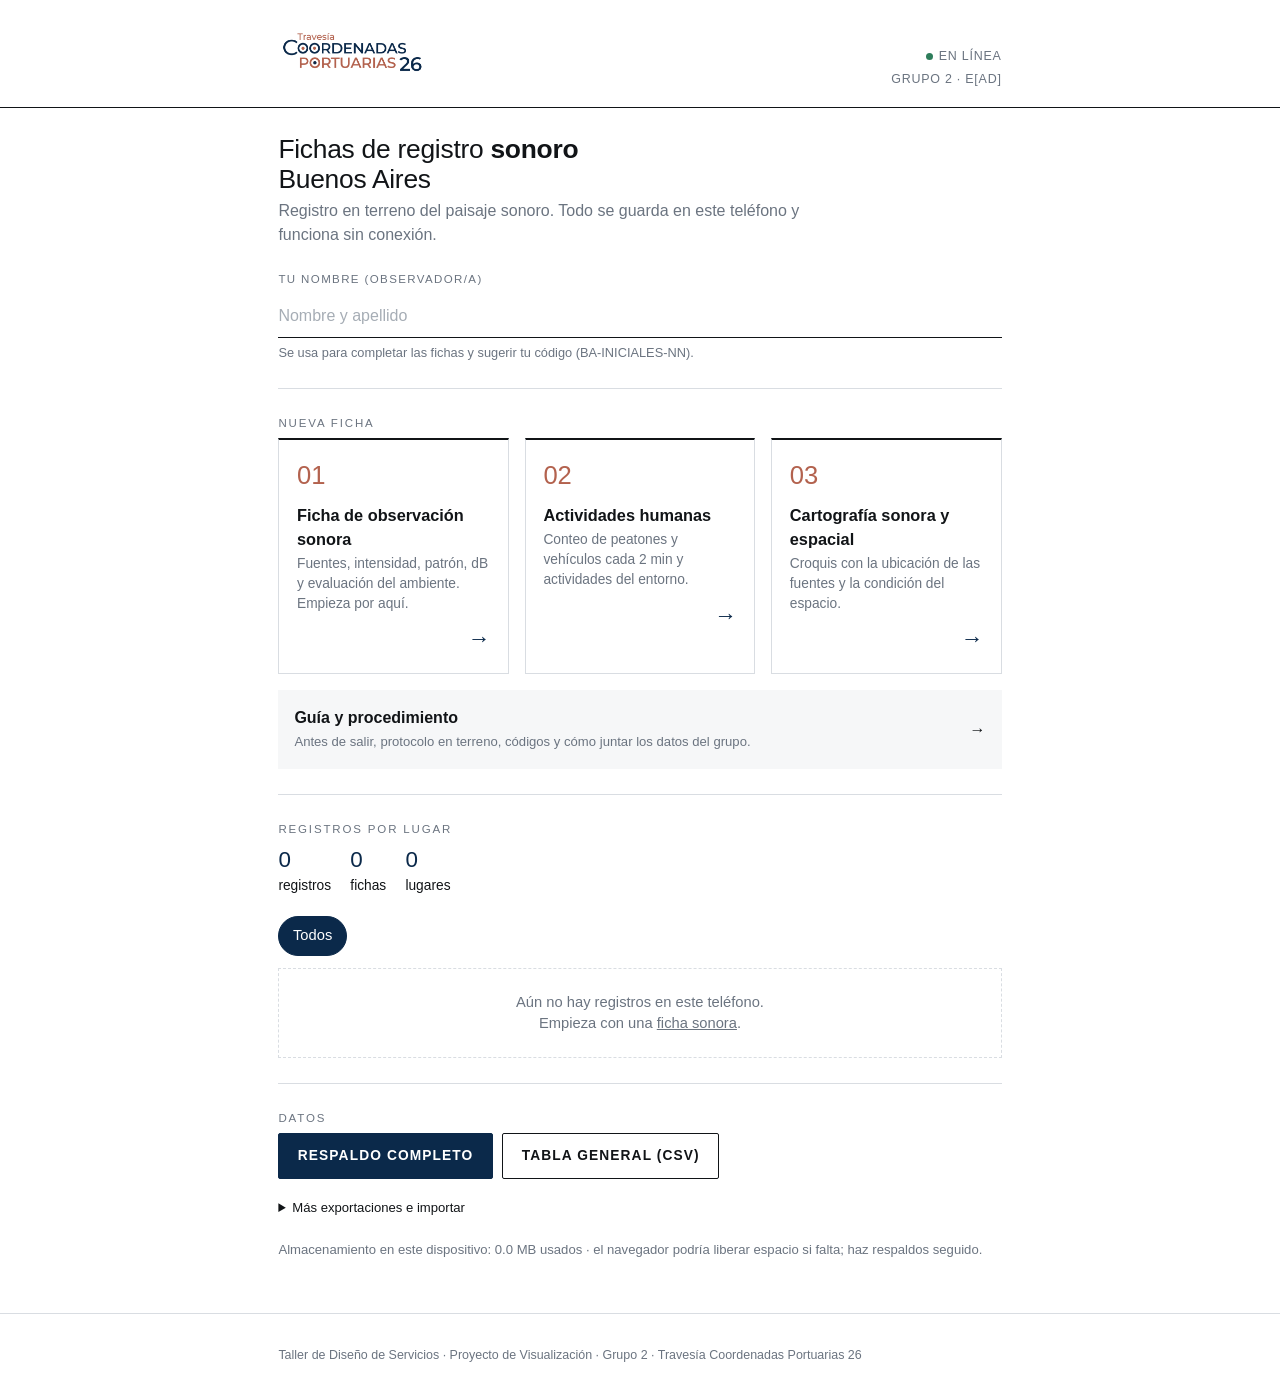
==== index.html @ e53cd09c "primera version" ====
<!DOCTYPE html>
<html lang="es">
<head>
<meta charset="utf-8">
<meta name="viewport" content="width=device-width, initial-scale=1, viewport-fit=cover">
<title>Fichas de registro · Buenos Aires</title>
<meta name="description" content="Registro en terreno del paisaje sonoro · Travesía Coordenadas Portuarias 26 · Grupo 2">
<meta name="theme-color" content="#0B294A">
<link rel="manifest" href="manifest.webmanifest">
<link rel="icon" href="assets/img/icon-192.png">
<link rel="apple-touch-icon" href="assets/img/apple-touch-icon.png">
<meta name="apple-mobile-web-app-capable" content="yes">
<meta name="apple-mobile-web-app-title" content="Fichas BA">
<link rel="stylesheet" href="assets/css/style.css">
</head>
<body>
<header class="site-head"><div class="wrap">
  <img class="logo" src="assets/img/logo.webp" alt="Travesía Coordenadas Portuarias 26" width="288" height="126">
  <div class="head-meta"><div class="net" id="net">En línea</div><div style="margin-top:.3rem">Grupo 2 · e[ad]</div></div>
</div></header>

<main class="wrap">
  <h1 class="page-title">Fichas de registro <b>sonoro</b><br>Buenos Aires</h1>
  <p class="lead">Registro en terreno del paisaje sonoro. Todo se guarda en este teléfono y funciona sin conexión.</p>

  <section class="block" style="padding-top:.4rem">
    <div class="field" style="margin:0">
      <label for="yo">Tu nombre (observador/a)</label>
      <input type="text" id="yo" placeholder="Nombre y apellido" autocapitalize="words" autocomplete="name">
      <p class="hint" id="yo-hint">Se usa para completar las fichas y sugerir tu código (BA-INICIALES-NN).</p>
    </div>
  </section>

  <section class="block">
    <p class="eyebrow">Nueva ficha</p>
    <nav class="tipos" aria-label="Tipos de ficha">
      <a class="tipo" href="ficha-sonora.html"><span class="n">01</span><div><h3>Ficha de observación sonora</h3><p>Fuentes, intensidad, patrón, dB y evaluación del ambiente. Empieza por aquí.</p></div><span class="go">→</span></a>
      <a class="tipo" href="ficha-actividades.html"><span class="n">02</span><div><h3>Actividades humanas</h3><p>Conteo de peatones y vehículos cada 2 min y actividades del entorno.</p></div><span class="go">→</span></a>
      <a class="tipo" href="cartografia.html"><span class="n">03</span><div><h3>Cartografía sonora y espacial</h3><p>Croquis con la ubicación de las fuentes y la condición del espacio.</p></div><span class="go">→</span></a>
    </nav>
    <a class="guia-link" href="guia.html"><div><b>Guía y procedimiento</b><span class="small muted">Antes de salir, protocolo en terreno, códigos y cómo juntar los datos del grupo.</span></div><span class="go">→</span></a>
  </section>

  <section class="block">
    <p class="eyebrow">Registros por lugar</p>
    <div class="stat-line" id="stats"></div>
    <div class="filter chips" id="filtro" role="radiogroup" aria-label="Filtrar por lugar"></div>
    <div id="lista"><div class="empty">Cargando…</div></div>
  </section>

  <section class="block" id="datos">
    <p class="eyebrow">Datos</p>
    <div id="respaldo-aviso"></div>
    <div class="btn-row" style="margin-bottom:.8rem">
      <button type="button" class="btn primary" id="exp-json">Respaldo completo</button>
      <button type="button" class="btn" id="exp-general">Tabla general (CSV)</button>
    </div>
    <details>
      <summary class="small" style="cursor:pointer;padding:.4rem 0">Más exportaciones e importar</summary>
      <div class="btn-row" style="margin:.8rem 0">
        <button type="button" class="btn small ghost" id="exp-fuentes">Fuentes (CSV)</button>
        <button type="button" class="btn small ghost" id="exp-conteos">Conteos (CSV)</button>
        <button type="button" class="btn small ghost" id="exp-mapa">Cartografía (CSV)</button>
      </div>
      <p class="small muted">Para juntar los datos del grupo, importa aquí los respaldos (.json) de cada integrante. Las fichas repetidas no se duplican: se conserva la versión más reciente.</p>
      <span class="btn small file-btn">Importar respaldo (.json)<input type="file" id="imp" accept=".json,application/json" multiple></span>
    </details>
    <p class="small muted" id="storage" style="margin-top:1rem"></p>
  </section>
</main>

<footer class="site-foot"><div class="wrap">
  Taller de Diseño de Servicios · Proyecto de Visualización · Grupo 2 · Travesía Coordenadas Portuarias 26
</div></footer>

<script src="assets/js/core.js"></script>
<script src="assets/js/home.js"></script>
</body>
</html>
---- assets/css/style.css ----
/* Fichas de registro · Buenos Aires — estética mínima */
:root{
  --ink:#111417;
  --navy:#0B294A;
  --terra:#B3624E;
  --terra-soft:#F6ECE8;
  --muted:#6B7480;
  --line:#D9DDE2;
  --line-strong:#111417;
  --bg:#FFFFFF;
  --bg-soft:#F6F7F8;
  --ok:#2E7D5B;
  --radius:2px;
  --gap:1rem;
  --font: "Helvetica Neue", Helvetica, Arial, system-ui, -apple-system, "Segoe UI", Roboto, sans-serif;
  --safe-top: env(safe-area-inset-top, 0px);
  --safe-bottom: env(safe-area-inset-bottom, 0px);
}
*{box-sizing:border-box}
html{-webkit-text-size-adjust:100%}
body{margin:0;background:var(--bg);color:var(--ink);font-family:var(--font);font-size:16px;line-height:1.45;-webkit-font-smoothing:antialiased}
a{color:inherit}
img{max-width:100%;display:block}
.wrap{max-width:760px;margin:0 auto;padding:0 1.15rem}
.hidden{display:none !important}
.muted{color:var(--muted)}
.small{font-size:.82rem}
.mono{font-variant-numeric:tabular-nums}

/* ---------- Encabezados ---------- */
.site-head{padding:calc(1.4rem + var(--safe-top)) 0 1.2rem;border-bottom:1px solid var(--line-strong)}
.site-head .wrap{display:flex;align-items:flex-end;justify-content:space-between;gap:1rem}
.logo{width:150px;height:auto}
.head-meta{text-align:right;font-size:.78rem;letter-spacing:.06em;text-transform:uppercase;color:var(--muted)}
.net{display:inline-flex;align-items:center;gap:.35rem}
.net::before{content:"";width:7px;height:7px;border-radius:50%;background:var(--ok)}
.net.off::before{background:var(--terra)}

.topbar{position:sticky;top:0;z-index:20;background:rgba(255,255,255,.96);backdrop-filter:blur(6px);border-bottom:1px solid var(--line-strong);padding-top:var(--safe-top)}
.topbar .wrap{display:flex;align-items:center;gap:.75rem;min-height:54px}
.back{display:inline-flex;align-items:center;justify-content:center;width:40px;height:40px;margin-left:-.6rem;text-decoration:none;font-size:1.35rem}
.topbar h1{font-size:.8rem;letter-spacing:.12em;text-transform:uppercase;margin:0;flex:1;font-weight:700;color:var(--navy);white-space:nowrap;overflow:hidden;text-overflow:ellipsis}
.save-status{font-size:.75rem;color:var(--muted);white-space:nowrap}
.save-status.saved{color:var(--ok)}
.save-status.error{color:var(--terra)}

/* ---------- Títulos de sección ---------- */
.eyebrow{font-size:.72rem;letter-spacing:.16em;text-transform:uppercase;color:var(--muted);margin:0 0 .4rem}
h2.sec{display:flex;gap:.8rem;align-items:baseline;font-size:1rem;letter-spacing:.06em;text-transform:uppercase;color:var(--navy);margin:0 0 1rem;font-weight:700}
h2.sec .n{color:var(--terra);font-variant-numeric:tabular-nums}
.page-title{font-size:1.65rem;line-height:1.15;font-weight:300;margin:1.6rem 0 .3rem;letter-spacing:-.01em}
.page-title b{font-weight:700}
.lead{color:var(--muted);margin:0 0 1.2rem;max-width:36em}

section.block{padding:1.6rem 0;border-bottom:1px solid var(--line)}
section.block:last-of-type{border-bottom:0}

/* ---------- Campos ---------- */
.field{margin:0 0 1.05rem}
.field > label,.label{display:block;font-size:.72rem;letter-spacing:.12em;text-transform:uppercase;color:var(--muted);margin-bottom:.4rem}
.field .hint{font-size:.8rem;color:var(--muted);margin:.35rem 0 0}
input[type=text],input[type=number],input[type=date],input[type=time],input[type=search],textarea,select{
  width:100%;font:inherit;font-size:16px;color:var(--ink);background:var(--bg);
  border:0;border-bottom:1px solid var(--line-strong);border-radius:0;padding:.55rem 0;min-height:44px;-webkit-appearance:none;appearance:none}
input[type=date],input[type=time]{min-width:0}
textarea{min-height:92px;resize:vertical;border:1px solid var(--line);padding:.7rem;line-height:1.45}
input:focus,textarea:focus,select:focus{outline:none;border-color:var(--terra);box-shadow:0 1px 0 0 var(--terra)}
textarea:focus{box-shadow:none}
input::placeholder,textarea::placeholder{color:#A6ADB5}
.row{display:grid;gap:0 1rem;grid-template-columns:1fr 1fr}
.row-3{display:grid;gap:0 .8rem;grid-template-columns:repeat(3,1fr)}
@media (max-width:420px){.row.stack-sm{grid-template-columns:1fr}}

/* Chips (radio / checkbox) */
.chips{display:flex;flex-wrap:wrap;gap:.45rem}
.chip{position:relative}
.chip input{position:absolute;opacity:0;inset:0;margin:0;cursor:pointer}
.chip span{display:inline-flex;align-items:center;justify-content:center;min-height:40px;min-width:40px;padding:.4rem .85rem;border:1px solid var(--line);border-radius:999px;font-size:.92rem;background:var(--bg);transition:background .12s,border-color .12s,color .12s;user-select:none}
.chip input:checked + span{background:var(--navy);border-color:var(--navy);color:#fff}
.chip input:focus-visible + span{outline:2px solid var(--terra);outline-offset:2px}
.chips.sq .chip span{border-radius:var(--radius);padding:.4rem .6rem}
.chips.scale .chip span{min-width:46px}
.chips.tight{gap:.3rem}
.chips.tight .chip span{min-height:36px;min-width:36px;padding:.3rem .55rem;font-size:.85rem}

/* Botones */
.btn{display:inline-flex;align-items:center;justify-content:center;gap:.5rem;min-height:46px;padding:.6rem 1.15rem;font:inherit;font-size:.86rem;letter-spacing:.08em;text-transform:uppercase;font-weight:600;color:var(--ink);background:var(--bg);border:1px solid var(--line-strong);border-radius:var(--radius);cursor:pointer;text-decoration:none;-webkit-tap-highlight-color:transparent}
.btn:active{transform:translateY(1px)}
.btn.primary{background:var(--navy);border-color:var(--navy);color:#fff}
.btn.accent{background:var(--terra);border-color:var(--terra);color:#fff}
.btn.ghost{border-color:var(--line)}
.btn.danger{border-color:var(--terra);color:var(--terra)}
.btn.small{min-height:38px;padding:.35rem .8rem;font-size:.75rem}
.btn.block{width:100%}
.btn[disabled]{opacity:.4;pointer-events:none}
.btn-row{display:flex;flex-wrap:wrap;gap:.6rem}
.link{background:none;border:0;padding:0;font:inherit;color:var(--terra);text-decoration:underline;text-underline-offset:3px;cursor:pointer}

/* ---------- Home ---------- */
.tipos{display:grid;gap:0;border-top:1px solid var(--line-strong)}
.tipo{display:grid;grid-template-columns:3.2rem 1fr auto;align-items:center;gap:.6rem;padding:1.1rem 0;border-bottom:1px solid var(--line);text-decoration:none}
.tipo .n{font-size:1.6rem;font-weight:300;color:var(--terra);font-variant-numeric:tabular-nums}
.tipo h3{margin:0;font-size:1.02rem;font-weight:700}
.tipo p{margin:.15rem 0 0;font-size:.86rem;color:var(--muted)}
.tipo .go{font-size:1.4rem;color:var(--navy)}
.tipo:hover h3{color:var(--navy)}
@media (min-width:760px){
  .tipos{grid-template-columns:repeat(3,1fr);border-top:0;gap:1rem}
  .tipo{grid-template-columns:1fr;align-content:start;border:1px solid var(--line);border-top:2px solid var(--line-strong);padding:1.1rem;min-height:170px}
  .tipo .go{justify-self:end;align-self:end}
}
.guia-link{display:flex;align-items:center;justify-content:space-between;gap:1rem;margin-top:1rem;padding:1rem;background:var(--bg-soft);text-decoration:none}
.guia-link b{display:block}

.filter{display:flex;gap:.4rem;overflow-x:auto;padding:.2rem 0 .8rem;margin:0 -1.15rem;padding-left:1.15rem;padding-right:1.15rem;scrollbar-width:none}
.filter::-webkit-scrollbar{display:none}
.filter .chip span{white-space:nowrap}
.lugar-group{margin:0 0 1.6rem}
.lugar-head{display:flex;align-items:baseline;justify-content:space-between;gap:.8rem;border-bottom:1px solid var(--line-strong);padding-bottom:.4rem;margin-bottom:.2rem}
.lugar-head h3{margin:0;font-size:1.05rem}
.lugar-head .hom{font-size:.78rem;color:var(--muted)}
.lugar-head .count{font-size:.78rem;color:var(--muted);white-space:nowrap}
.reg{padding:.85rem 0;border-bottom:1px solid var(--line)}
.reg-top{display:flex;justify-content:space-between;gap:.6rem;align-items:baseline}
.reg-code{white-space:nowrap;font-weight:700;font-variant-numeric:tabular-nums;letter-spacing:.02em}
.reg-meta{font-size:.82rem;color:var(--muted)}
.pills{display:flex;flex-wrap:wrap;gap:.4rem;margin-top:.55rem}
.pill{display:inline-flex;align-items:center;gap:.35rem;font-size:.78rem;padding:.35rem .65rem;border:1px solid var(--line);border-radius:999px;text-decoration:none;min-height:34px}
.pill.done{border-color:var(--navy);color:var(--navy)}
.pill.done::before{content:"●";font-size:.6rem}
.pill.todo{color:var(--muted);border-style:dashed}
.pill.todo::before{content:"+";font-weight:700}
.empty{padding:1.4rem;border:1px dashed var(--line);color:var(--muted);text-align:center;font-size:.92rem}

.notice{padding:.85rem 1rem;border-left:3px solid var(--terra);background:var(--terra-soft);font-size:.9rem;margin:0 0 1rem}
.notice.ok{border-color:var(--ok);background:#EEF6F2}
.stat-line{display:flex;flex-wrap:wrap;gap:1.2rem;font-size:.86rem;margin:0 0 1rem}
.stat-line b{font-size:1.4rem;font-weight:300;display:block;color:var(--navy)}

.site-foot{padding:2rem 0 calc(2rem + var(--safe-bottom));border-top:1px solid var(--line);margin-top:1rem;font-size:.78rem;color:var(--muted)}

/* ---------- Cronómetro ---------- */
.timer{position:sticky;top:calc(55px + var(--safe-top));z-index:15;background:var(--bg);border-bottom:1px solid var(--line);padding:.6rem 0}
.timer .wrap{display:flex;align-items:center;gap:.8rem}
.timer-clock{font-size:1.65rem;font-weight:300;font-variant-numeric:tabular-nums;min-width:4.4ch;letter-spacing:.02em}
.timer-bar{flex:1;display:grid;grid-template-columns:repeat(5,1fr);gap:3px}
.timer-bar i{height:6px;background:var(--line);position:relative;overflow:hidden}
.timer-bar i b{position:absolute;inset:0;width:0;background:var(--navy)}
.timer-bar i.cur{outline:1px solid var(--terra);outline-offset:1px}
.timer-int{font-size:.7rem;letter-spacing:.1em;text-transform:uppercase;color:var(--muted);text-align:center;margin-top:.25rem;grid-column:1/-1}
.timer.running .timer-clock{color:var(--navy)}
.timer.done .timer-clock{color:var(--terra)}

/* ---------- Tablas / filas repetibles ---------- */
.rep-row{border:1px solid var(--line);padding:.85rem;margin-bottom:.7rem;position:relative}
.rep-row .rep-head{display:flex;justify-content:space-between;align-items:center;margin-bottom:.5rem}
.rep-n{font-size:.75rem;font-weight:700;color:var(--terra);letter-spacing:.1em}
.rep-del{background:none;border:0;font-size:1.4rem;line-height:1;color:var(--muted);cursor:pointer;width:36px;height:36px}
.sub{display:grid;grid-template-columns:5.5rem 1fr;gap:.4rem .6rem;align-items:center;margin:.45rem 0}
.sub > .label{margin:0}
@media (max-width:380px){.sub{grid-template-columns:1fr}}
.counter{display:flex;align-items:center;gap:.4rem}
.counter input{width:4.5rem;text-align:center;font-variant-numeric:tabular-nums}
.counter .btn{min-width:46px;padding:.3rem .6rem}

.count-pad{display:grid;grid-template-columns:1fr 1fr;gap:.6rem;margin:0 0 1rem}
.count-pad button{min-height:96px;border:1px solid var(--line-strong);background:var(--bg);font:inherit;cursor:pointer;display:flex;flex-direction:column;align-items:center;justify-content:center;gap:.2rem;-webkit-tap-highlight-color:transparent;touch-action:manipulation}
.count-pad button:active{background:var(--navy);color:#fff}
.count-pad .big{font-size:2rem;font-weight:300;font-variant-numeric:tabular-nums}
.count-pad .lbl{font-size:.72rem;letter-spacing:.12em;text-transform:uppercase}
.count-pad .minus{min-height:40px;flex-direction:row;font-size:.8rem;color:var(--muted);border-color:var(--line)}
.flash{animation:flash .35s}
@keyframes flash{from{background:var(--terra-soft)}to{background:transparent}}

table.grid{width:100%;border-collapse:collapse;font-size:.9rem}
table.grid th{font-size:.68rem;letter-spacing:.1em;text-transform:uppercase;color:var(--muted);text-align:left;font-weight:600;padding:.4rem .3rem;border-bottom:1px solid var(--line-strong)}
table.grid td{padding:.2rem .3rem;border-bottom:1px solid var(--line);vertical-align:middle}
table.grid td input{min-height:40px;padding:.3rem 0;border-bottom-color:var(--line)}
table.grid tr.cur td{background:var(--terra-soft)}
table.grid tfoot td{font-weight:700;border-bottom:0;padding-top:.6rem}
table.grid .num{width:22%;text-align:center}
table.grid .num input{text-align:center}

/* ---------- Fotos ---------- */
.fotos{display:grid;grid-template-columns:repeat(auto-fill,minmax(96px,1fr));gap:.5rem;margin-top:.6rem}
.foto{position:relative;aspect-ratio:1;background:var(--bg-soft);overflow:hidden}
.foto img{width:100%;height:100%;object-fit:cover}
.foto button{position:absolute;top:4px;right:4px;width:30px;height:30px;border-radius:50%;border:0;background:rgba(17,20,23,.7);color:#fff;font-size:1rem;cursor:pointer}
.file-btn{position:relative;overflow:hidden}
.file-btn input{position:absolute;inset:0;opacity:0;cursor:pointer}

/* ---------- Croquis ---------- */
.sketch-tools{display:flex;flex-wrap:wrap;gap:.45rem;align-items:center;margin-bottom:.6rem}
.sketch-wrap{position:relative;border:1px solid var(--line-strong);background:#fff;touch-action:none}
.sketch-wrap canvas{display:block;width:100%;height:auto;touch-action:none}
.sketch-legend{display:flex;flex-wrap:wrap;gap:.3rem 1rem;font-size:.78rem;color:var(--muted);margin-top:.5rem}
.dot{display:inline-block;width:10px;height:10px;border-radius:50%;margin-right:.3rem;vertical-align:-1px}

/* ---------- Pie de ficha ---------- */
.ficha-foot{padding:1.6rem 0 calc(2.4rem + var(--safe-bottom));display:grid;gap:.7rem}
.next-steps{display:grid;gap:.6rem}

/* ---------- Guía ---------- */
.guide h2{font-size:1rem;letter-spacing:.06em;text-transform:uppercase;color:var(--navy);margin:2rem 0 .7rem}
.guide h2 .n{color:var(--terra);margin-right:.6rem}
.guide p,.guide li{max-width:40em}
.guide ol,.guide ul{padding-left:1.2rem}
.guide li{margin:.35rem 0}
.guide table{width:100%;border-collapse:collapse;font-size:.9rem;margin:.6rem 0}
.guide th,.guide td{text-align:left;border-bottom:1px solid var(--line);padding:.5rem .4rem;vertical-align:top}
.guide th{font-size:.7rem;letter-spacing:.1em;text-transform:uppercase;color:var(--muted)}
.toc{border-top:1px solid var(--line-strong);margin:1rem 0 0;padding:0;list-style:none}
.toc li{margin:0;border-bottom:1px solid var(--line)}
.toc a{display:block;padding:.65rem 0;text-decoration:none}
.toc a span{color:var(--terra);margin-right:.7rem;font-variant-numeric:tabular-nums}
.kbd{display:inline-block;border:1px solid var(--line);padding:0 .35rem;font-size:.85em;border-radius:3px}

/* Toast */
.toast{position:fixed;left:50%;bottom:calc(1.2rem + var(--safe-bottom));transform:translateX(-50%) translateY(150%);background:var(--ink);color:#fff;padding:.7rem 1.1rem;font-size:.88rem;max-width:90vw;z-index:50;transition:transform .25s}
.toast.show{transform:translateX(-50%) translateY(0)}

@media print{.topbar,.timer,.ficha-foot,.site-foot{display:none}}
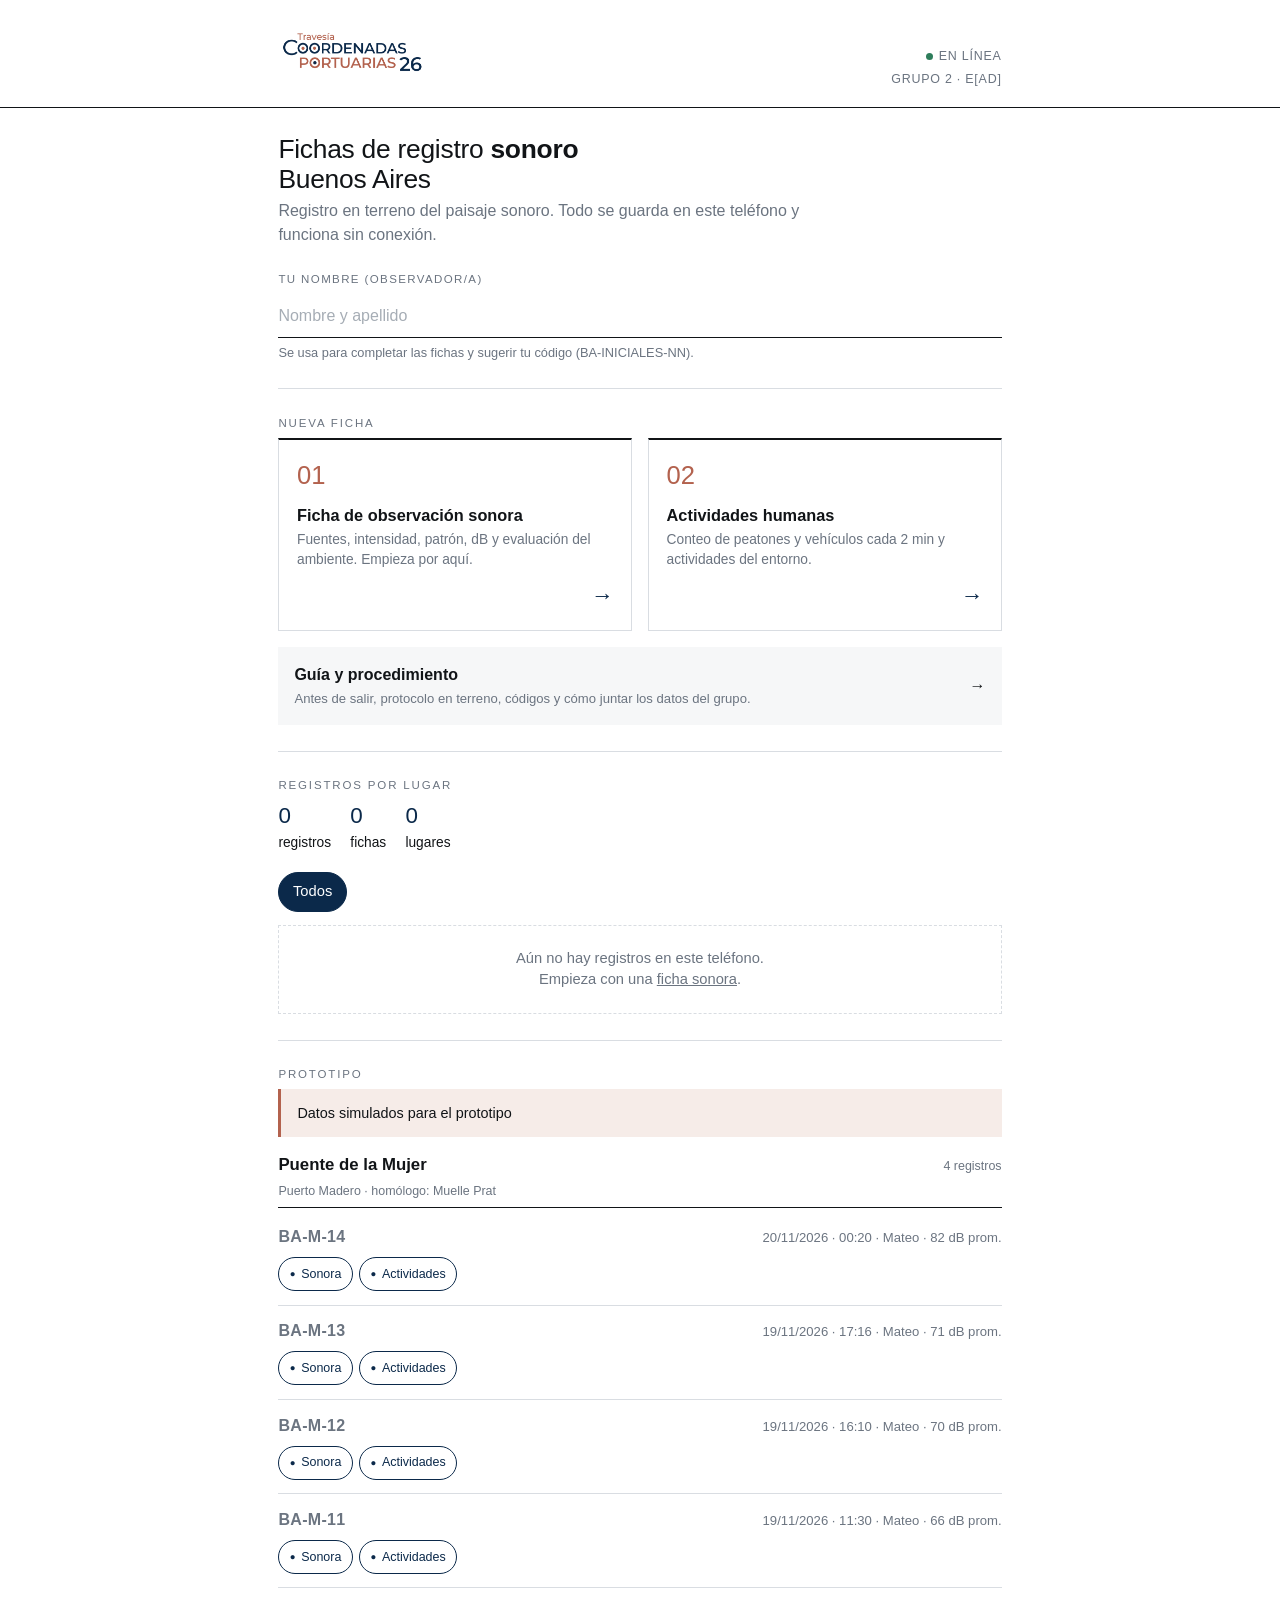
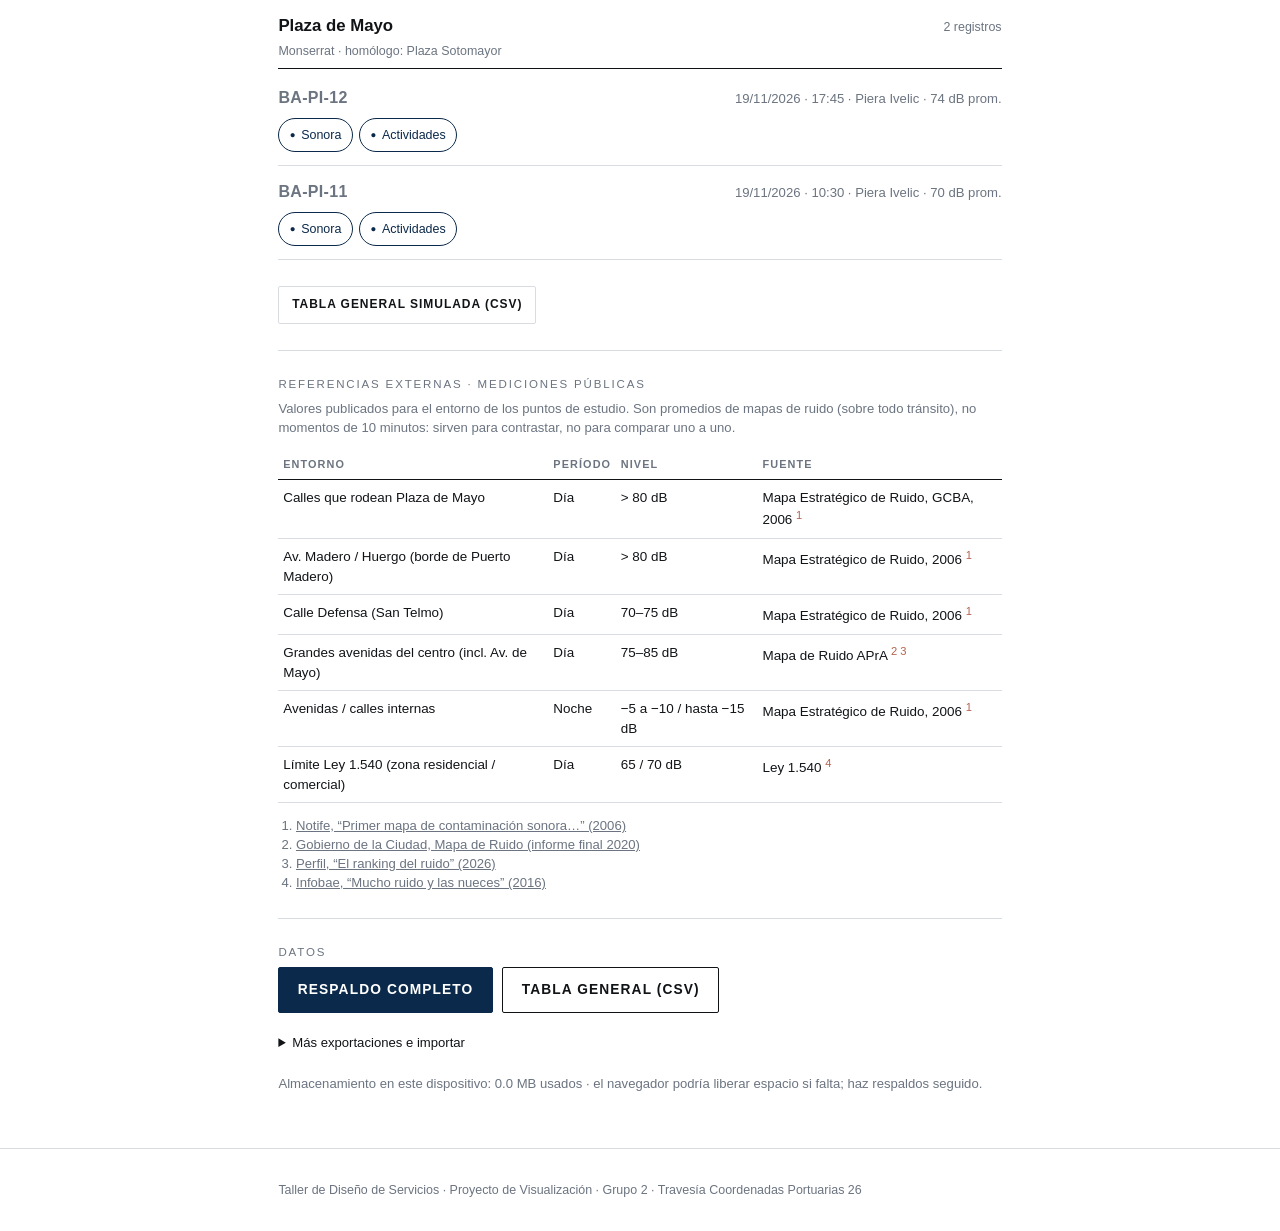
==== commit 05cd8910: "segunda version publicacion de distintas fichas" ====
--- a/index.html
+++ b/index.html
@@ -36,7 +36,6 @@
     <nav class="tipos" aria-label="Tipos de ficha">
       <a class="tipo" href="ficha-sonora.html"><span class="n">01</span><div><h3>Ficha de observación sonora</h3><p>Fuentes, intensidad, patrón, dB y evaluación del ambiente. Empieza por aquí.</p></div><span class="go">→</span></a>
       <a class="tipo" href="ficha-actividades.html"><span class="n">02</span><div><h3>Actividades humanas</h3><p>Conteo de peatones y vehículos cada 2 min y actividades del entorno.</p></div><span class="go">→</span></a>
-      <a class="tipo" href="cartografia.html"><span class="n">03</span><div><h3>Cartografía sonora y espacial</h3><p>Croquis con la ubicación de las fuentes y la condición del espacio.</p></div><span class="go">→</span></a>
     </nav>
     <a class="guia-link" href="guia.html"><div><b>Guía y procedimiento</b><span class="small muted">Antes de salir, protocolo en terreno, códigos y cómo juntar los datos del grupo.</span></div><span class="go">→</span></a>
   </section>
@@ -46,6 +45,35 @@
     <div class="stat-line" id="stats"></div>
     <div class="filter chips" id="filtro" role="radiogroup" aria-label="Filtrar por lugar"></div>
     <div id="lista"><div class="empty">Cargando…</div></div>
+  </section>
+
+  <section class="block" id="simulados">
+    <p class="eyebrow">Prototipo</p>
+    <div class="notice">Datos simulados para el prototipo</div>
+    <div id="lista-sim"><div class="empty">Cargando…</div></div>
+    <div class="btn-row" style="margin-top:.8rem"><button type="button" class="btn small ghost" id="exp-sim">Tabla general simulada (CSV)</button></div>
+  </section>
+
+  <section class="block" id="referencias">
+    <p class="eyebrow">Referencias externas · mediciones públicas</p>
+    <p class="small muted" style="margin-top:0">Valores publicados para el entorno de los puntos de estudio. Son promedios de mapas de ruido (sobre todo tránsito), no momentos de 10 minutos: sirven para contrastar, no para comparar uno a uno.</p>
+    <table class="grid">
+      <thead><tr><th>Entorno</th><th>Período</th><th>Nivel</th><th>Fuente</th></tr></thead>
+      <tbody>
+        <tr><td>Calles que rodean Plaza de Mayo</td><td>Día</td><td class="mono">&gt; 80 dB</td><td>Mapa Estratégico de Ruido, GCBA, 2006 <sup>1</sup></td></tr>
+        <tr><td>Av. Madero / Huergo (borde de Puerto Madero)</td><td>Día</td><td class="mono">&gt; 80 dB</td><td>Mapa Estratégico de Ruido, 2006 <sup>1</sup></td></tr>
+        <tr><td>Calle Defensa (San Telmo)</td><td>Día</td><td class="mono">70–75 dB</td><td>Mapa Estratégico de Ruido, 2006 <sup>1</sup></td></tr>
+        <tr><td>Grandes avenidas del centro (incl. Av. de Mayo)</td><td>Día</td><td class="mono">75–85 dB</td><td>Mapa de Ruido APrA <sup>2 3</sup></td></tr>
+        <tr><td>Avenidas / calles internas</td><td>Noche</td><td class="mono">−5 a −10 / hasta −15 dB</td><td>Mapa Estratégico de Ruido, 2006 <sup>1</sup></td></tr>
+        <tr><td>Límite Ley 1.540 (zona residencial / comercial)</td><td>Día</td><td class="mono">65 / 70 dB</td><td>Ley 1.540 <sup>4</sup></td></tr>
+      </tbody>
+    </table>
+    <ol class="small muted" style="padding-left:1.1rem;margin:.8rem 0 0">
+      <li><a href="https://www.notife.com/primer-mapa-de-contaminacion-sonora-en-la-ciudad-de-buenos-aires">Notife, “Primer mapa de contaminación sonora…” (2006)</a></li>
+      <li><a href="https://buenosaires.gob.ar/impacto-acustico/mapa-de-ruido">Gobierno de la Ciudad, Mapa de Ruido (informe final 2020)</a></li>
+      <li><a href="https://www.perfil.com/noticias/sociedad/cuales-son-los-barrios-mas-ruidosos-de-caba-y-donde-todavia-sobreviven-las-calles-silenciosas.phtml">Perfil, “El ranking del ruido” (2026)</a></li>
+      <li><a href="https://www.infobae.com/2016/05/02/1808490-mucho-ruido-y-las-nueces/">Infobae, “Mucho ruido y las nueces” (2016)</a></li>
+    </ol>
   </section>
 
   <section class="block" id="datos">
@@ -60,7 +88,6 @@
       <div class="btn-row" style="margin:.8rem 0">
         <button type="button" class="btn small ghost" id="exp-fuentes">Fuentes (CSV)</button>
         <button type="button" class="btn small ghost" id="exp-conteos">Conteos (CSV)</button>
-        <button type="button" class="btn small ghost" id="exp-mapa">Cartografía (CSV)</button>
       </div>
       <p class="small muted">Para juntar los datos del grupo, importa aquí los respaldos (.json) de cada integrante. Las fichas repetidas no se duplican: se conserva la versión más reciente.</p>
       <span class="btn small file-btn">Importar respaldo (.json)<input type="file" id="imp" accept=".json,application/json" multiple></span>
--- a/assets/css/style.css
+++ b/assets/css/style.css
@@ -105,7 +105,7 @@
 .tipo .go{font-size:1.4rem;color:var(--navy)}
 .tipo:hover h3{color:var(--navy)}
 @media (min-width:760px){
-  .tipos{grid-template-columns:repeat(3,1fr);border-top:0;gap:1rem}
+  .tipos{grid-template-columns:repeat(2,1fr);border-top:0;gap:1rem}
   .tipo{grid-template-columns:1fr;align-content:start;border:1px solid var(--line);border-top:2px solid var(--line-strong);padding:1.1rem;min-height:170px}
   .tipo .go{justify-self:end;align-self:end}
 }
@@ -220,3 +220,7 @@
 .toast.show{transform:translateX(-50%) translateY(0)}
 
 @media print{.topbar,.timer,.ficha-foot,.site-foot{display:none}}
+
+#referencias table.grid td{padding:.5rem .3rem;font-size:.84rem;vertical-align:top}
+#referencias sup{color:var(--terra)}
+#simulados .reg-code{color:var(--muted)}
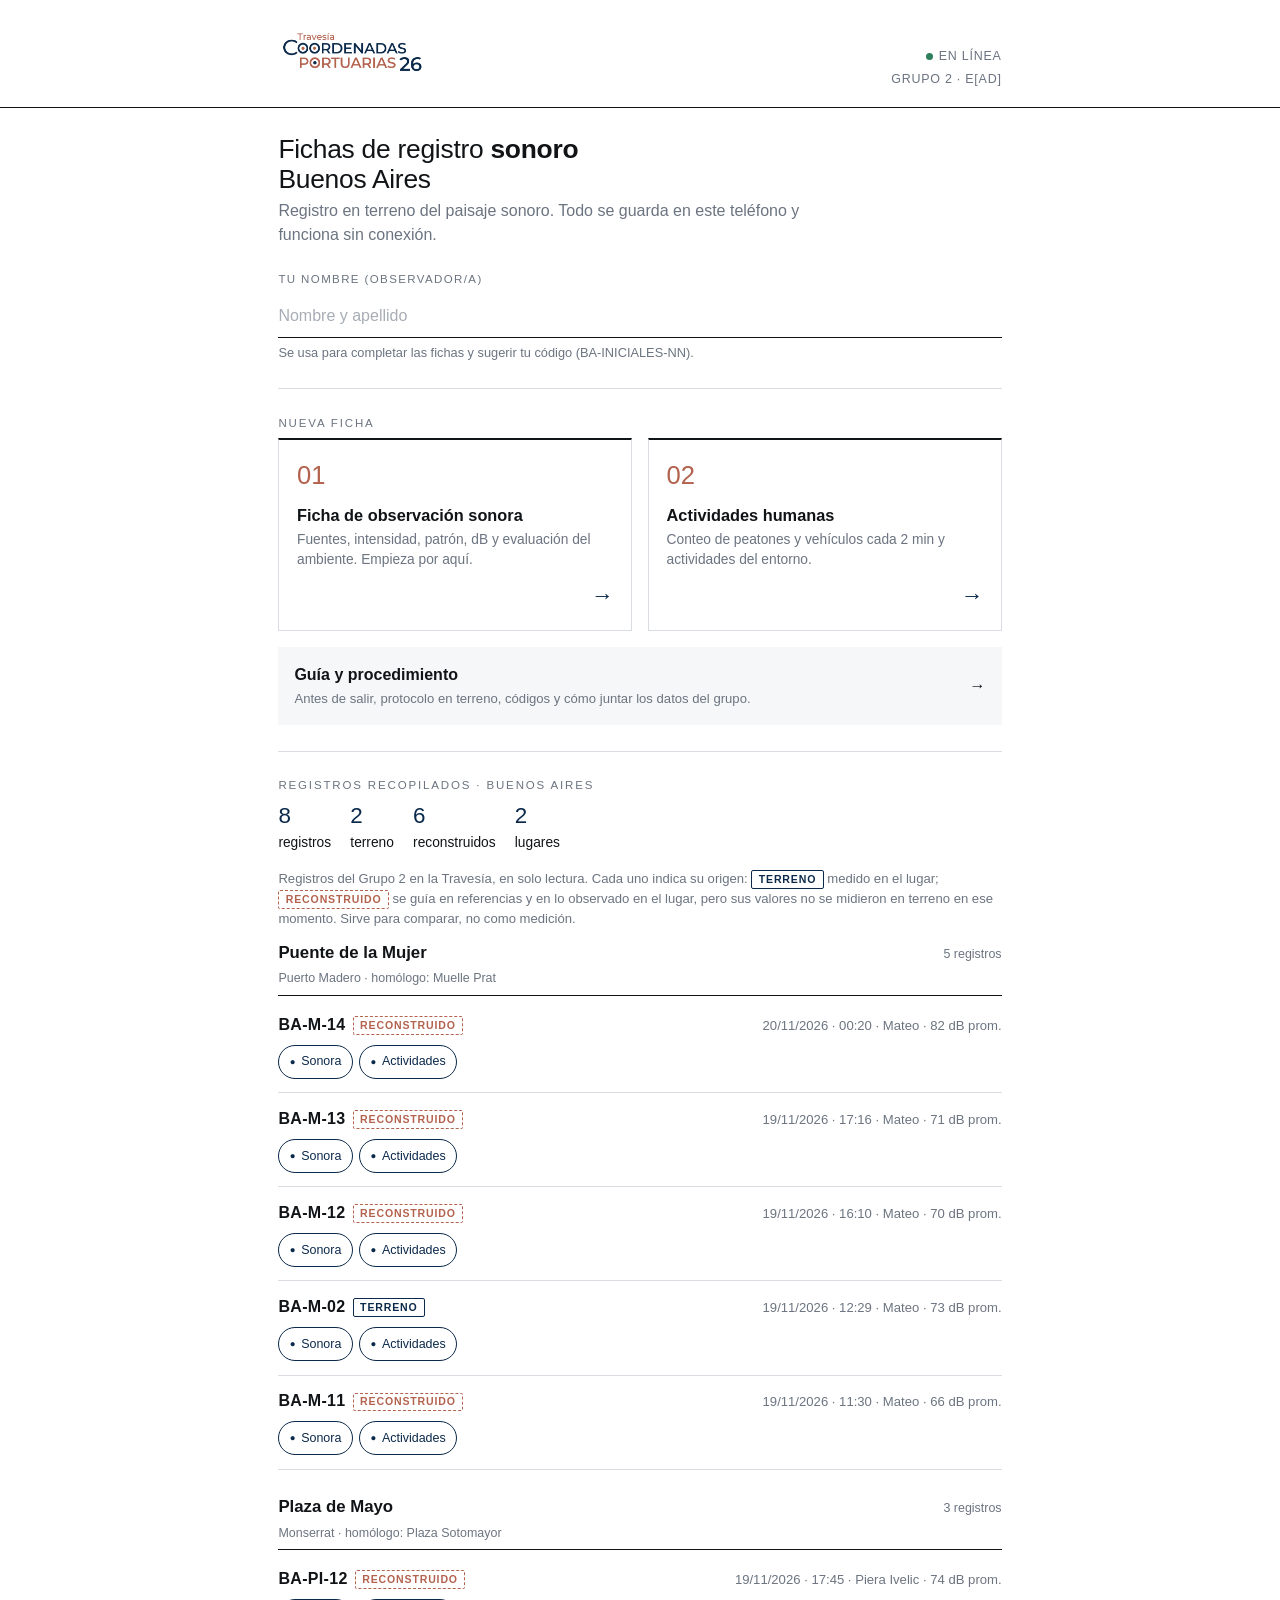
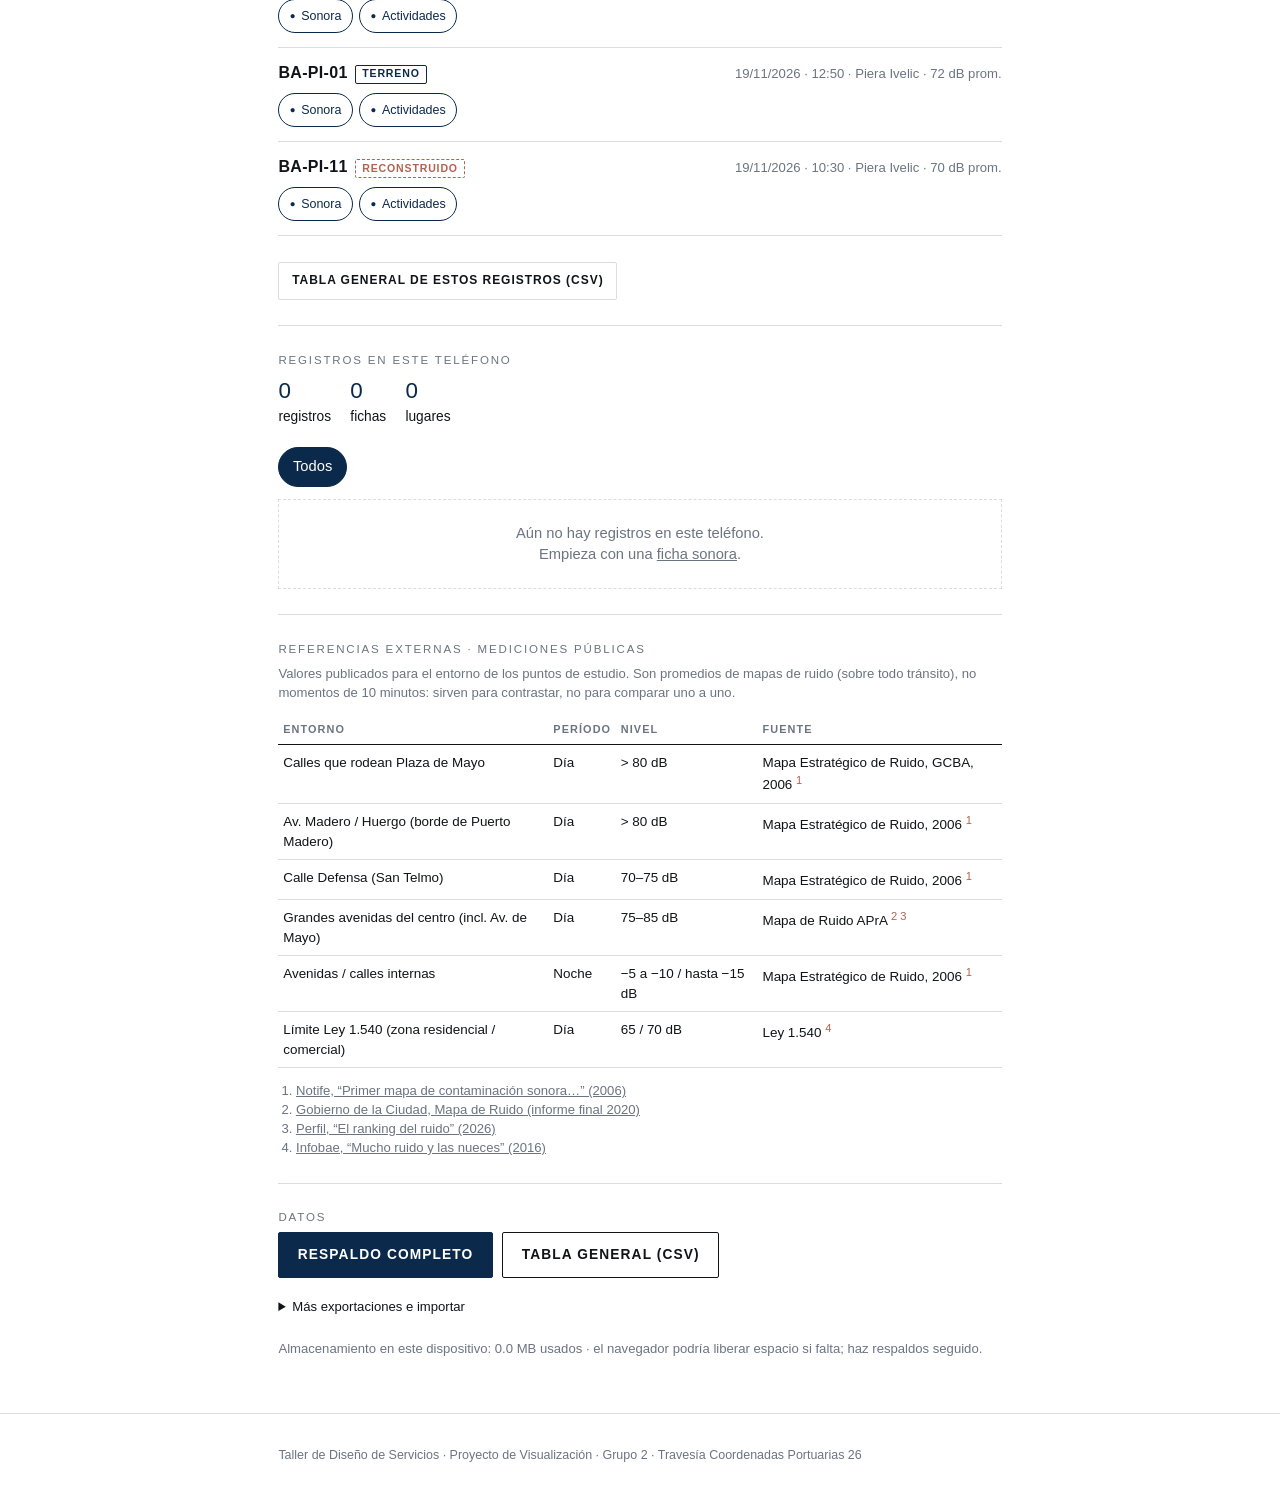
==== commit e749a2c4: "version 3" ====
--- a/index.html
+++ b/index.html
@@ -40,18 +40,19 @@
     <a class="guia-link" href="guia.html"><div><b>Guía y procedimiento</b><span class="small muted">Antes de salir, protocolo en terreno, códigos y cómo juntar los datos del grupo.</span></div><span class="go">→</span></a>
   </section>
 
+  <section class="block" id="registros-ba">
+    <p class="eyebrow">Registros recopilados · Buenos Aires</p>
+    <div class="stat-line" id="stats-ba"></div>
+    <p class="small muted" style="margin-top:0">Registros del Grupo 2 en la Travesía, en solo lectura. Cada uno indica su origen: <span class="origen terreno">Terreno</span> medido en el lugar; <span class="origen reconstruido">Reconstruido</span> se guía en referencias y en lo observado en el lugar, pero sus valores no se midieron en terreno en ese momento. Sirve para comparar, no como medición.</p>
+    <div id="lista-ba"><div class="empty">Cargando…</div></div>
+    <div class="btn-row" style="margin-top:.8rem"><button type="button" class="btn small ghost" id="exp-ba">Tabla general de estos registros (CSV)</button></div>
+  </section>
+
   <section class="block">
-    <p class="eyebrow">Registros por lugar</p>
+    <p class="eyebrow">Registros en este teléfono</p>
     <div class="stat-line" id="stats"></div>
     <div class="filter chips" id="filtro" role="radiogroup" aria-label="Filtrar por lugar"></div>
     <div id="lista"><div class="empty">Cargando…</div></div>
-  </section>
-
-  <section class="block" id="simulados">
-    <p class="eyebrow">Prototipo</p>
-    <div class="notice">Datos simulados para el prototipo</div>
-    <div id="lista-sim"><div class="empty">Cargando…</div></div>
-    <div class="btn-row" style="margin-top:.8rem"><button type="button" class="btn small ghost" id="exp-sim">Tabla general simulada (CSV)</button></div>
   </section>
 
   <section class="block" id="referencias">
--- a/assets/css/style.css
+++ b/assets/css/style.css
@@ -124,6 +124,9 @@
 .reg-top{display:flex;justify-content:space-between;gap:.6rem;align-items:baseline}
 .reg-code{white-space:nowrap;font-weight:700;font-variant-numeric:tabular-nums;letter-spacing:.02em}
 .reg-meta{font-size:.82rem;color:var(--muted)}
+.origen{display:inline-block;margin-left:.45rem;padding:.05rem .4rem;font-size:.66rem;font-weight:600;letter-spacing:.08em;text-transform:uppercase;vertical-align:middle;border:1px solid var(--navy);color:var(--navy);border-radius:var(--radius)}
+.origen.reconstruido{border-style:dashed;border-color:var(--terra);color:var(--terra)}
+p .origen{margin-left:0}
 .pills{display:flex;flex-wrap:wrap;gap:.4rem;margin-top:.55rem}
 .pill{display:inline-flex;align-items:center;gap:.35rem;font-size:.78rem;padding:.35rem .65rem;border:1px solid var(--line);border-radius:999px;text-decoration:none;min-height:34px}
 .pill.done{border-color:var(--navy);color:var(--navy)}
@@ -223,4 +226,3 @@
 
 #referencias table.grid td{padding:.5rem .3rem;font-size:.84rem;vertical-align:top}
 #referencias sup{color:var(--terra)}
-#simulados .reg-code{color:var(--muted)}
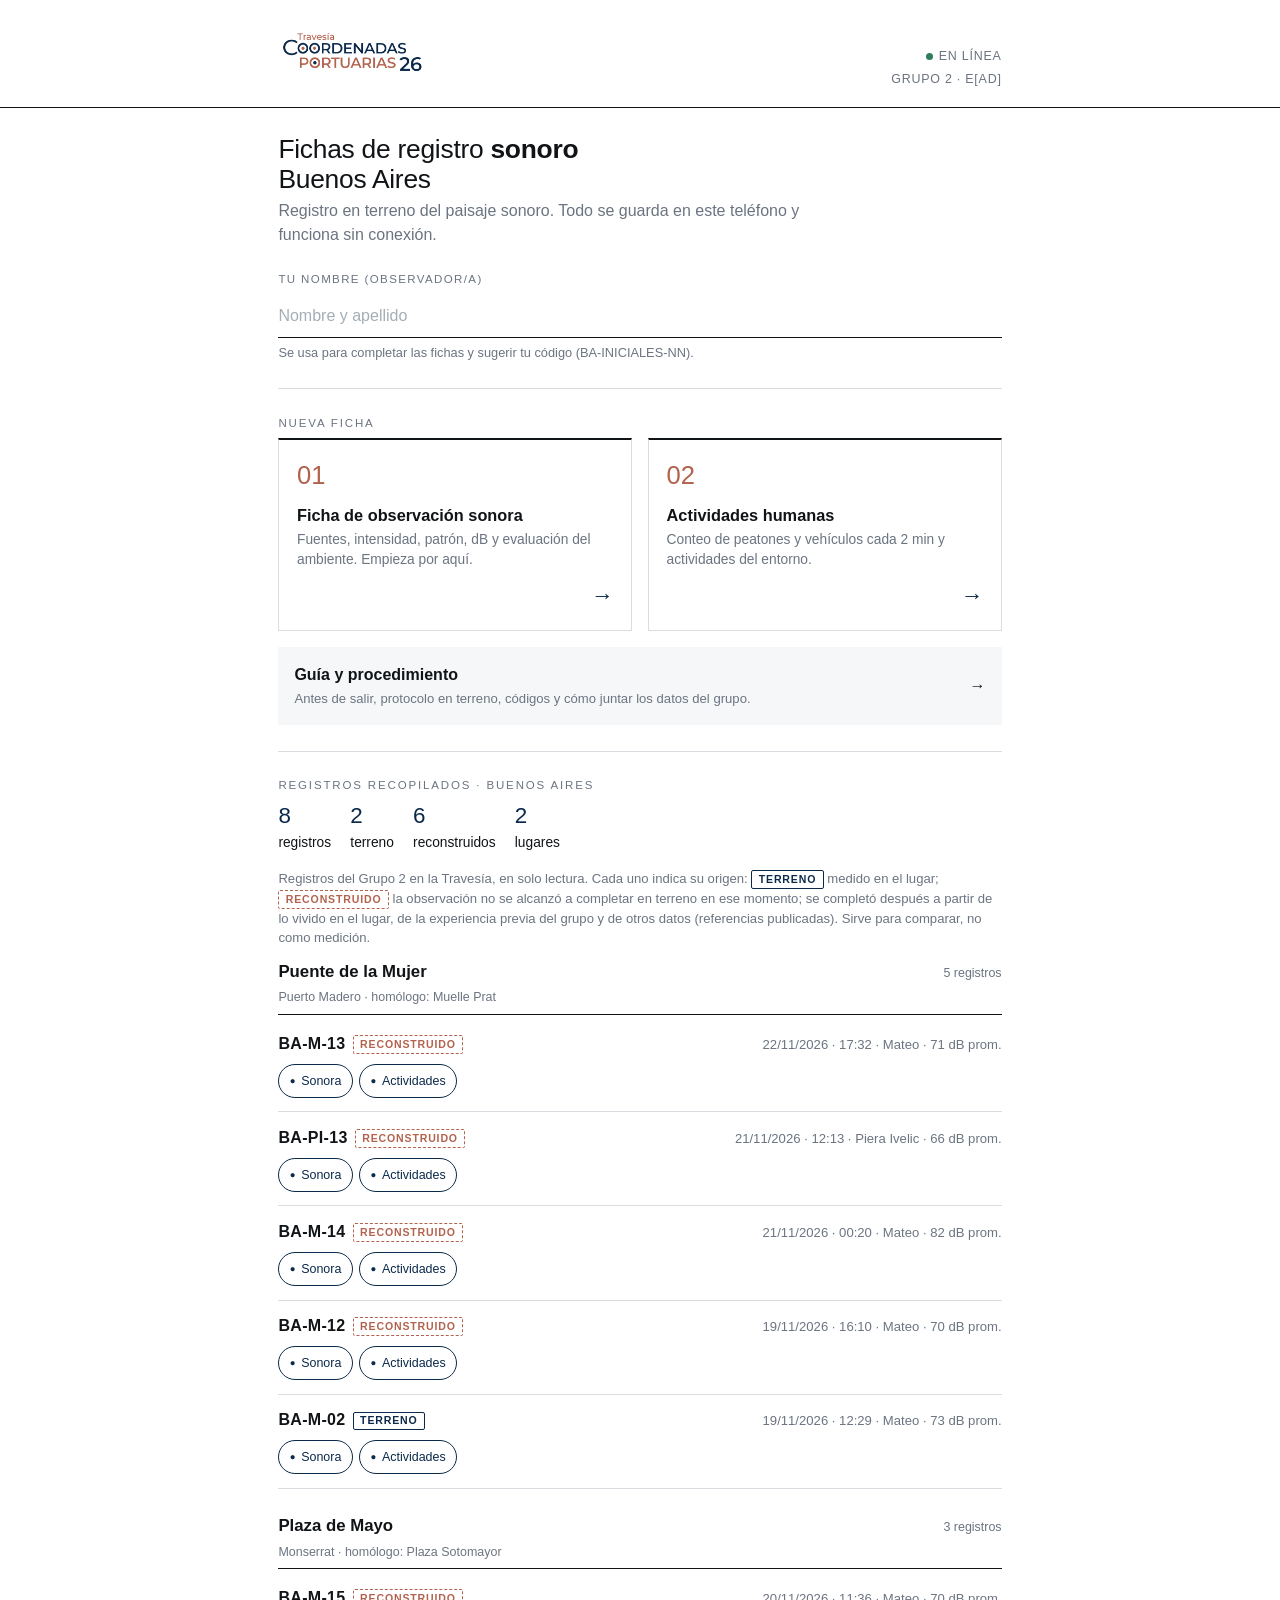
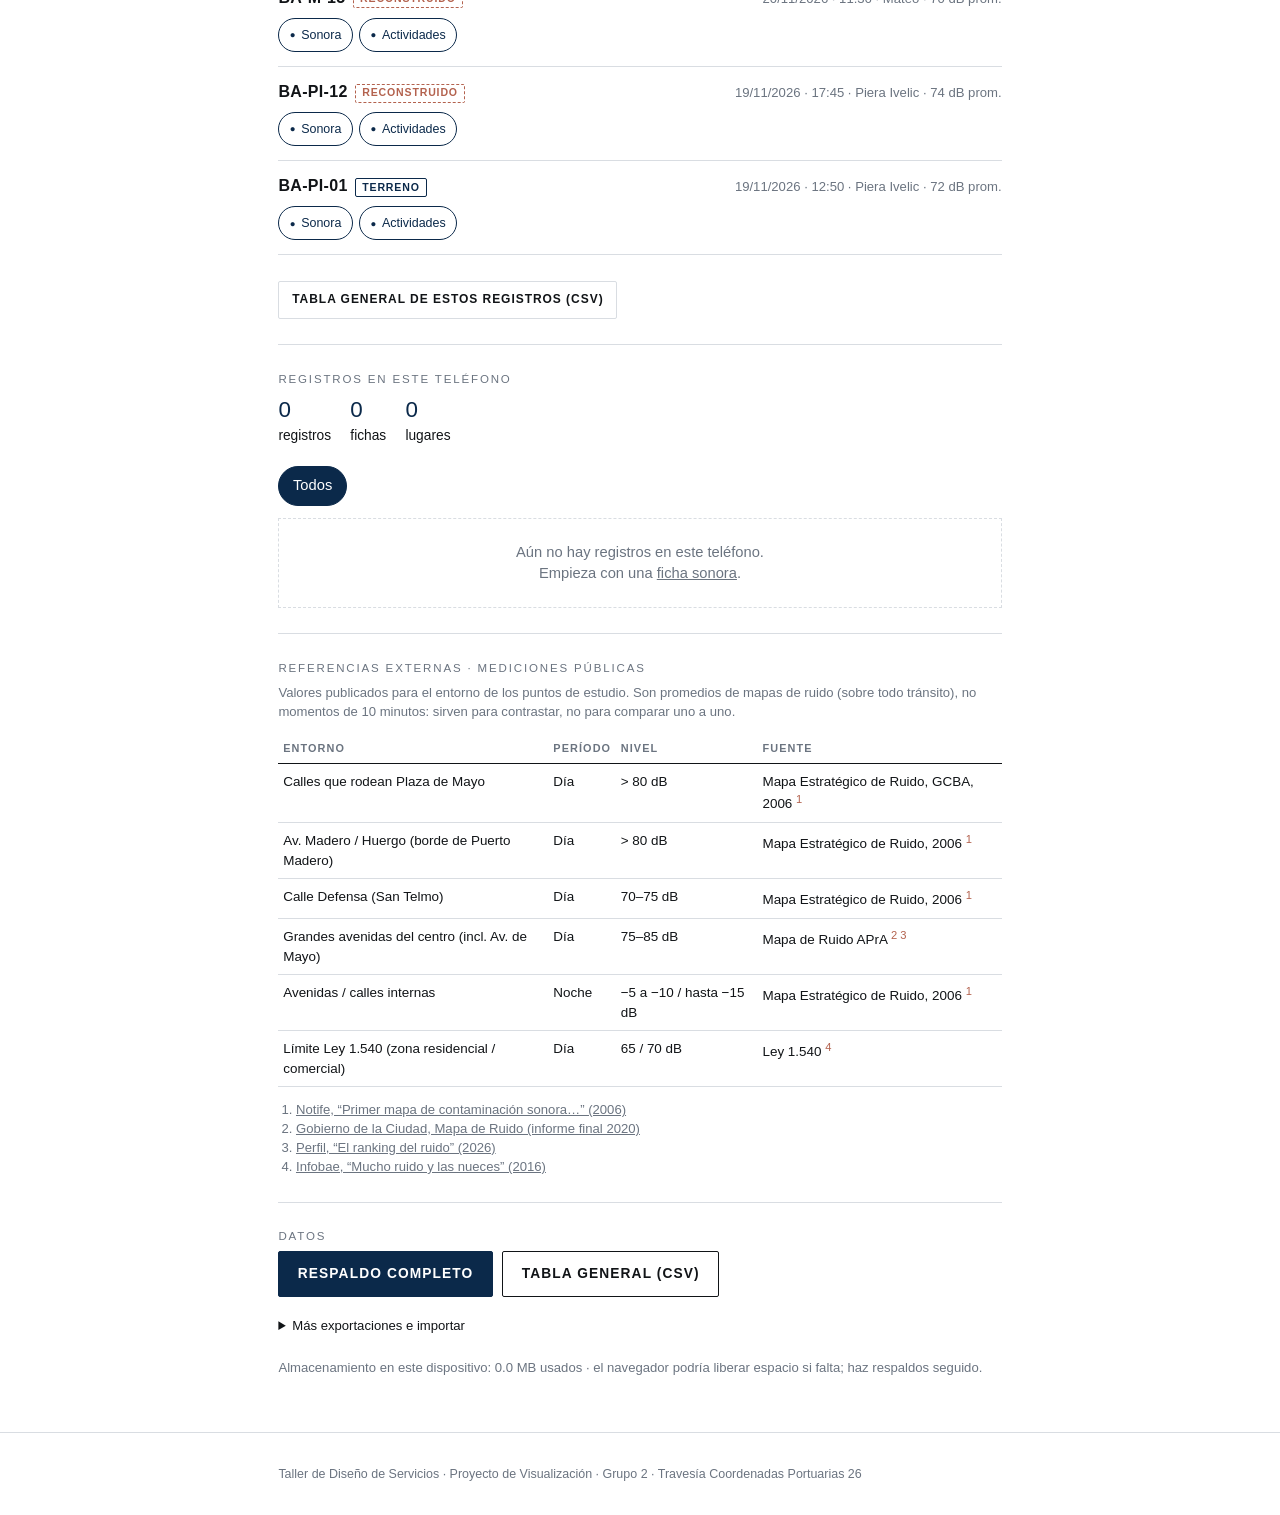
==== commit 566592f7: "version 4" ====
--- a/index.html
+++ b/index.html
@@ -43,7 +43,7 @@
   <section class="block" id="registros-ba">
     <p class="eyebrow">Registros recopilados · Buenos Aires</p>
     <div class="stat-line" id="stats-ba"></div>
-    <p class="small muted" style="margin-top:0">Registros del Grupo 2 en la Travesía, en solo lectura. Cada uno indica su origen: <span class="origen terreno">Terreno</span> medido en el lugar; <span class="origen reconstruido">Reconstruido</span> se guía en referencias y en lo observado en el lugar, pero sus valores no se midieron en terreno en ese momento. Sirve para comparar, no como medición.</p>
+    <p class="small muted" style="margin-top:0">Registros del Grupo 2 en la Travesía, en solo lectura. Cada uno indica su origen: <span class="origen terreno">Terreno</span> medido en el lugar; <span class="origen reconstruido">Reconstruido</span> la observación no se alcanzó a completar en terreno en ese momento; se completó después a partir de lo vivido en el lugar, de la experiencia previa del grupo y de otros datos (referencias publicadas). Sirve para comparar, no como medición.</p>
     <div id="lista-ba"><div class="empty">Cargando…</div></div>
     <div class="btn-row" style="margin-top:.8rem"><button type="button" class="btn small ghost" id="exp-ba">Tabla general de estos registros (CSV)</button></div>
   </section>
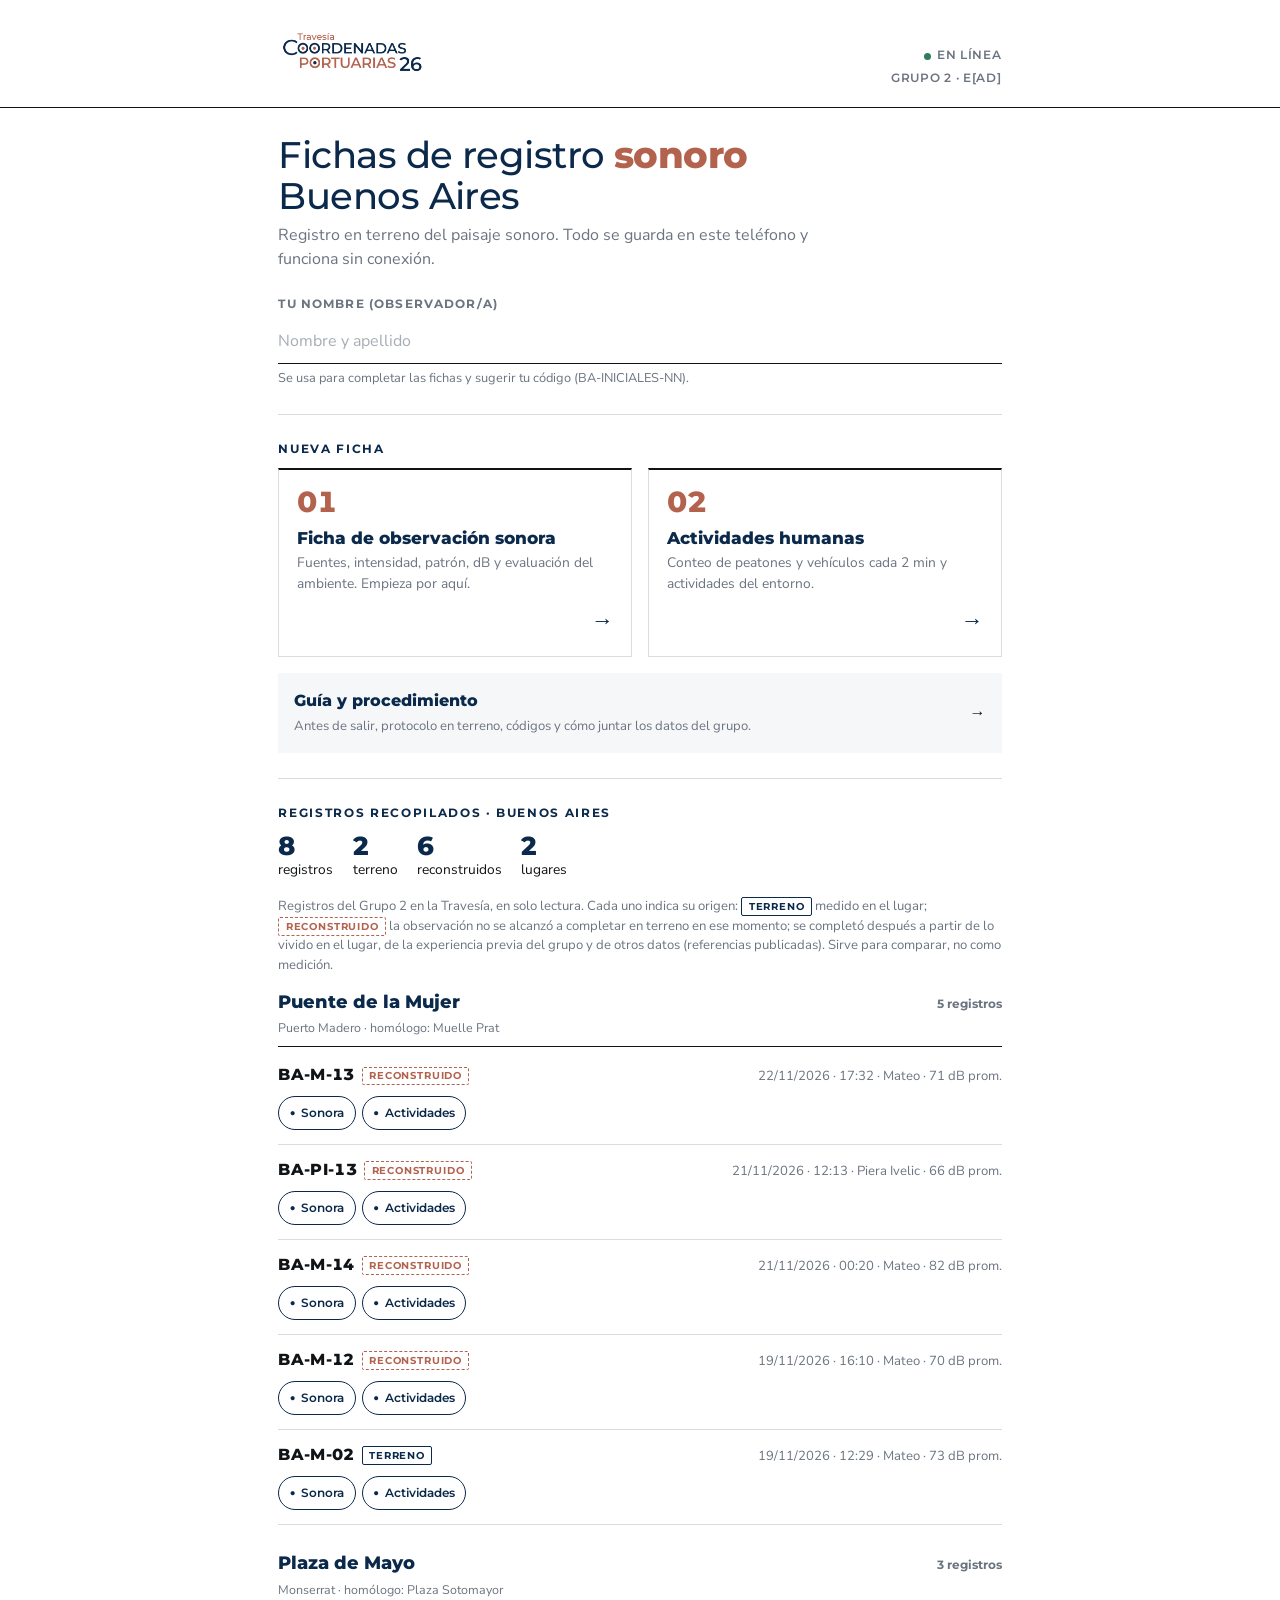
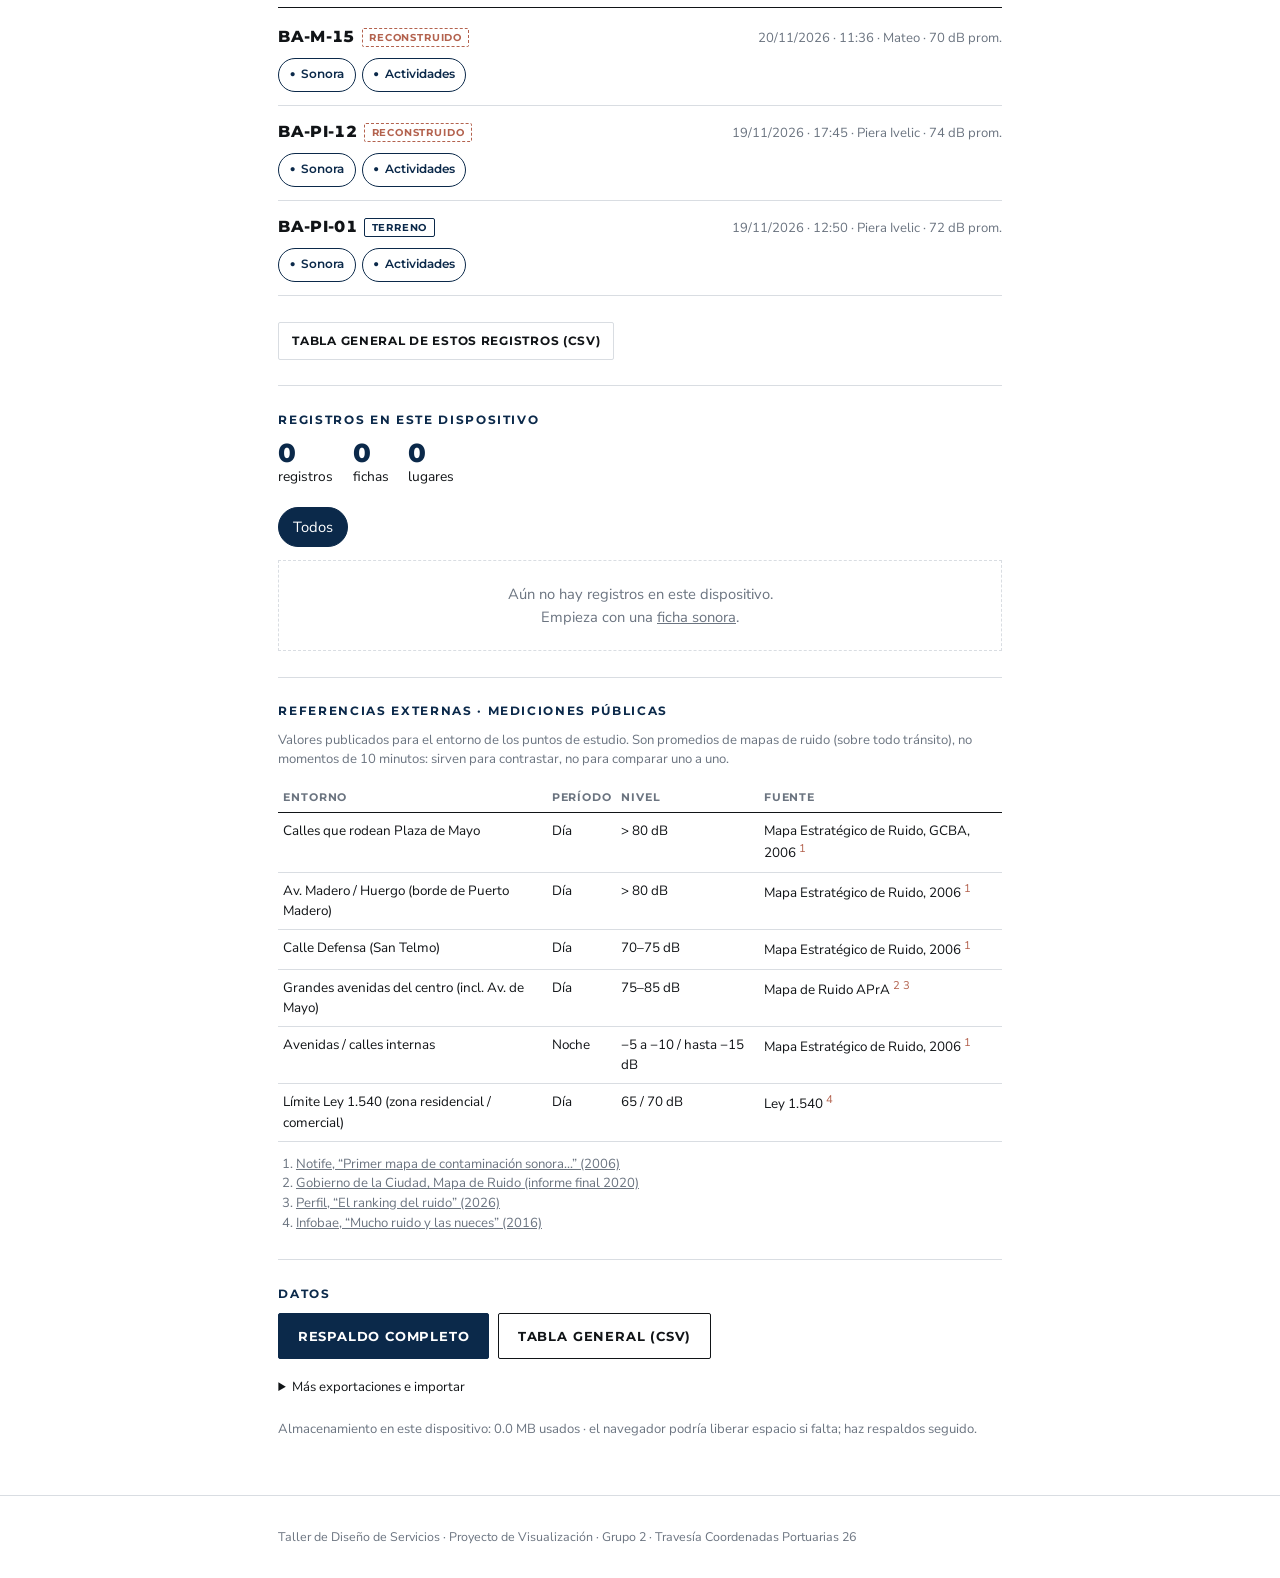
==== commit ec714fae: "versión 5" ====
--- a/index.html
+++ b/index.html
@@ -11,6 +11,9 @@
 <link rel="apple-touch-icon" href="assets/img/apple-touch-icon.png">
 <meta name="apple-mobile-web-app-capable" content="yes">
 <meta name="apple-mobile-web-app-title" content="Fichas BA">
+<link rel="preconnect" href="https://fonts.googleapis.com">
+<link rel="preconnect" href="https://fonts.gstatic.com" crossorigin>
+<link rel="stylesheet" href="https://fonts.googleapis.com/css2?family=Montserrat:wght@500;600;700;800&family=Nunito+Sans:ital,wght@0,400;0,600;0,700;1,400&display=swap">
 <link rel="stylesheet" href="assets/css/style.css">
 </head>
 <body>
@@ -49,7 +52,7 @@
   </section>
 
   <section class="block">
-    <p class="eyebrow">Registros en este teléfono</p>
+    <p class="eyebrow">Registros en este dispositivo</p>
     <div class="stat-line" id="stats"></div>
     <div class="filter chips" id="filtro" role="radiogroup" aria-label="Filtrar por lugar"></div>
     <div id="lista"><div class="empty">Cargando…</div></div>
--- a/assets/css/style.css
+++ b/assets/css/style.css
@@ -1,4 +1,5 @@
-/* Fichas de registro · Buenos Aires — estética mínima */
+/* Fichas de registro · Buenos Aires — estética mínima
+   Tipografía: Montserrat (títulos, números, etiquetas; cercana al logo) + Nunito Sans (texto) */
 :root{
   --ink:#111417;
   --navy:#0B294A;
@@ -12,13 +13,14 @@
   --ok:#2E7D5B;
   --radius:2px;
   --gap:1rem;
-  --font: "Helvetica Neue", Helvetica, Arial, system-ui, -apple-system, "Segoe UI", Roboto, sans-serif;
+  --font: "Nunito Sans", "Helvetica Neue", Helvetica, Arial, system-ui, -apple-system, "Segoe UI", Roboto, sans-serif;
+  --display: "Montserrat", "Helvetica Neue", Helvetica, Arial, system-ui, sans-serif;
   --safe-top: env(safe-area-inset-top, 0px);
   --safe-bottom: env(safe-area-inset-bottom, 0px);
 }
 *{box-sizing:border-box}
 html{-webkit-text-size-adjust:100%}
-body{margin:0;background:var(--bg);color:var(--ink);font-family:var(--font);font-size:16px;line-height:1.45;-webkit-font-smoothing:antialiased}
+body{margin:0;background:var(--bg);color:var(--ink);font-family:var(--font);font-size:16px;line-height:1.5;-webkit-font-smoothing:antialiased}
 a{color:inherit}
 img{max-width:100%;display:block}
 .wrap{max-width:760px;margin:0 auto;padding:0 1.15rem}
@@ -26,12 +28,14 @@
 .muted{color:var(--muted)}
 .small{font-size:.82rem}
 .mono{font-variant-numeric:tabular-nums}
+b,strong{font-weight:700}
+h1,h2,h3,.display{font-family:var(--display)}
 
 /* ---------- Encabezados ---------- */
 .site-head{padding:calc(1.4rem + var(--safe-top)) 0 1.2rem;border-bottom:1px solid var(--line-strong)}
 .site-head .wrap{display:flex;align-items:flex-end;justify-content:space-between;gap:1rem}
 .logo{width:150px;height:auto}
-.head-meta{text-align:right;font-size:.78rem;letter-spacing:.06em;text-transform:uppercase;color:var(--muted)}
+.head-meta{text-align:right;font-family:var(--display);font-weight:600;font-size:.74rem;letter-spacing:.06em;text-transform:uppercase;color:var(--muted)}
 .net{display:inline-flex;align-items:center;gap:.35rem}
 .net::before{content:"";width:7px;height:7px;border-radius:50%;background:var(--ok)}
 .net.off::before{background:var(--terra)}
@@ -39,17 +43,17 @@
 .topbar{position:sticky;top:0;z-index:20;background:rgba(255,255,255,.96);backdrop-filter:blur(6px);border-bottom:1px solid var(--line-strong);padding-top:var(--safe-top)}
 .topbar .wrap{display:flex;align-items:center;gap:.75rem;min-height:54px}
 .back{display:inline-flex;align-items:center;justify-content:center;width:40px;height:40px;margin-left:-.6rem;text-decoration:none;font-size:1.35rem}
-.topbar h1{font-size:.8rem;letter-spacing:.12em;text-transform:uppercase;margin:0;flex:1;font-weight:700;color:var(--navy);white-space:nowrap;overflow:hidden;text-overflow:ellipsis}
+.topbar h1{font-size:.8rem;letter-spacing:.1em;text-transform:uppercase;margin:0;flex:1;font-weight:800;color:var(--navy);white-space:nowrap;overflow:hidden;text-overflow:ellipsis}
 .save-status{font-size:.75rem;color:var(--muted);white-space:nowrap}
 .save-status.saved{color:var(--ok)}
 .save-status.error{color:var(--terra)}
 
 /* ---------- Títulos de sección ---------- */
-.eyebrow{font-size:.72rem;letter-spacing:.16em;text-transform:uppercase;color:var(--muted);margin:0 0 .4rem}
-h2.sec{display:flex;gap:.8rem;align-items:baseline;font-size:1rem;letter-spacing:.06em;text-transform:uppercase;color:var(--navy);margin:0 0 1rem;font-weight:700}
-h2.sec .n{color:var(--terra);font-variant-numeric:tabular-nums}
-.page-title{font-size:1.65rem;line-height:1.15;font-weight:300;margin:1.6rem 0 .3rem;letter-spacing:-.01em}
-.page-title b{font-weight:700}
+.eyebrow{font-family:var(--display);font-size:.74rem;font-weight:700;letter-spacing:.14em;text-transform:uppercase;color:var(--navy);margin:0 0 .6rem}
+h2.sec{display:flex;gap:.8rem;align-items:baseline;font-size:1.05rem;letter-spacing:.04em;text-transform:uppercase;color:var(--navy);margin:0 0 1rem;font-weight:800}
+h2.sec .n{color:var(--terra);font-variant-numeric:tabular-nums;font-weight:800}
+.page-title{font-size:clamp(1.7rem,5.5vw,2.3rem);line-height:1.12;font-weight:500;margin:1.6rem 0 .4rem;letter-spacing:-.015em;color:var(--navy)}
+.page-title b{font-weight:800;color:var(--terra)}
 .lead{color:var(--muted);margin:0 0 1.2rem;max-width:36em}
 
 section.block{padding:1.6rem 0;border-bottom:1px solid var(--line)}
@@ -57,7 +61,7 @@
 
 /* ---------- Campos ---------- */
 .field{margin:0 0 1.05rem}
-.field > label,.label{display:block;font-size:.72rem;letter-spacing:.12em;text-transform:uppercase;color:var(--muted);margin-bottom:.4rem}
+.field > label,.label{display:block;font-family:var(--display);font-size:.72rem;font-weight:700;letter-spacing:.1em;text-transform:uppercase;color:var(--muted);margin-bottom:.4rem}
 .field .hint{font-size:.8rem;color:var(--muted);margin:.35rem 0 0}
 input[type=text],input[type=number],input[type=date],input[type=time],input[type=search],textarea,select{
   width:100%;font:inherit;font-size:16px;color:var(--ink);background:var(--bg);
@@ -84,7 +88,7 @@
 .chips.tight .chip span{min-height:36px;min-width:36px;padding:.3rem .55rem;font-size:.85rem}
 
 /* Botones */
-.btn{display:inline-flex;align-items:center;justify-content:center;gap:.5rem;min-height:46px;padding:.6rem 1.15rem;font:inherit;font-size:.86rem;letter-spacing:.08em;text-transform:uppercase;font-weight:600;color:var(--ink);background:var(--bg);border:1px solid var(--line-strong);border-radius:var(--radius);cursor:pointer;text-decoration:none;-webkit-tap-highlight-color:transparent}
+.btn{display:inline-flex;align-items:center;justify-content:center;gap:.5rem;min-height:46px;padding:.6rem 1.15rem;font:inherit;font-family:var(--display);font-size:.84rem;letter-spacing:.06em;text-transform:uppercase;font-weight:700;color:var(--ink);background:var(--bg);border:1px solid var(--line-strong);border-radius:var(--radius);cursor:pointer;text-decoration:none;-webkit-tap-highlight-color:transparent}
 .btn:active{transform:translateY(1px)}
 .btn.primary{background:var(--navy);border-color:var(--navy);color:#fff}
 .btn.accent{background:var(--terra);border-color:var(--terra);color:#fff}
@@ -99,36 +103,36 @@
 /* ---------- Home ---------- */
 .tipos{display:grid;gap:0;border-top:1px solid var(--line-strong)}
 .tipo{display:grid;grid-template-columns:3.2rem 1fr auto;align-items:center;gap:.6rem;padding:1.1rem 0;border-bottom:1px solid var(--line);text-decoration:none}
-.tipo .n{font-size:1.6rem;font-weight:300;color:var(--terra);font-variant-numeric:tabular-nums}
-.tipo h3{margin:0;font-size:1.02rem;font-weight:700}
+.tipo .n{font-family:var(--display);font-size:1.8rem;font-weight:800;color:var(--terra);font-variant-numeric:tabular-nums;line-height:1}
+.tipo h3{margin:0;font-size:1.04rem;font-weight:800;color:var(--navy)}
 .tipo p{margin:.15rem 0 0;font-size:.86rem;color:var(--muted)}
 .tipo .go{font-size:1.4rem;color:var(--navy)}
-.tipo:hover h3{color:var(--navy)}
+.tipo:hover h3{color:var(--terra)}
 @media (min-width:760px){
   .tipos{grid-template-columns:repeat(2,1fr);border-top:0;gap:1rem}
   .tipo{grid-template-columns:1fr;align-content:start;border:1px solid var(--line);border-top:2px solid var(--line-strong);padding:1.1rem;min-height:170px}
   .tipo .go{justify-self:end;align-self:end}
 }
 .guia-link{display:flex;align-items:center;justify-content:space-between;gap:1rem;margin-top:1rem;padding:1rem;background:var(--bg-soft);text-decoration:none}
-.guia-link b{display:block}
+.guia-link b{display:block;font-family:var(--display);font-weight:800;color:var(--navy)}
 
 .filter{display:flex;gap:.4rem;overflow-x:auto;padding:.2rem 0 .8rem;margin:0 -1.15rem;padding-left:1.15rem;padding-right:1.15rem;scrollbar-width:none}
 .filter::-webkit-scrollbar{display:none}
 .filter .chip span{white-space:nowrap}
 .lugar-group{margin:0 0 1.6rem}
 .lugar-head{display:flex;align-items:baseline;justify-content:space-between;gap:.8rem;border-bottom:1px solid var(--line-strong);padding-bottom:.4rem;margin-bottom:.2rem}
-.lugar-head h3{margin:0;font-size:1.05rem}
+.lugar-head h3{margin:0;font-size:1.1rem;font-weight:800;color:var(--navy)}
 .lugar-head .hom{font-size:.78rem;color:var(--muted)}
-.lugar-head .count{font-size:.78rem;color:var(--muted);white-space:nowrap}
+.lugar-head .count{font-family:var(--display);font-weight:700;font-size:.76rem;color:var(--muted);white-space:nowrap}
 .reg{padding:.85rem 0;border-bottom:1px solid var(--line)}
 .reg-top{display:flex;justify-content:space-between;gap:.6rem;align-items:baseline}
-.reg-code{white-space:nowrap;font-weight:700;font-variant-numeric:tabular-nums;letter-spacing:.02em}
+.reg-code{white-space:nowrap;font-family:var(--display);font-weight:800;font-variant-numeric:tabular-nums;letter-spacing:.02em}
 .reg-meta{font-size:.82rem;color:var(--muted)}
-.origen{display:inline-block;margin-left:.45rem;padding:.05rem .4rem;font-size:.66rem;font-weight:600;letter-spacing:.08em;text-transform:uppercase;vertical-align:middle;border:1px solid var(--navy);color:var(--navy);border-radius:var(--radius)}
+.origen{display:inline-block;margin-left:.45rem;padding:.05rem .4rem;font-family:var(--display);font-size:.64rem;font-weight:700;letter-spacing:.08em;text-transform:uppercase;vertical-align:middle;border:1px solid var(--navy);color:var(--navy);border-radius:var(--radius)}
 .origen.reconstruido{border-style:dashed;border-color:var(--terra);color:var(--terra)}
 p .origen{margin-left:0}
 .pills{display:flex;flex-wrap:wrap;gap:.4rem;margin-top:.55rem}
-.pill{display:inline-flex;align-items:center;gap:.35rem;font-size:.78rem;padding:.35rem .65rem;border:1px solid var(--line);border-radius:999px;text-decoration:none;min-height:34px}
+.pill{display:inline-flex;align-items:center;gap:.35rem;font-family:var(--display);font-weight:600;font-size:.76rem;padding:.35rem .65rem;border:1px solid var(--line);border-radius:999px;text-decoration:none;min-height:34px}
 .pill.done{border-color:var(--navy);color:var(--navy)}
 .pill.done::before{content:"●";font-size:.6rem}
 .pill.todo{color:var(--muted);border-style:dashed}
@@ -138,26 +142,26 @@
 .notice{padding:.85rem 1rem;border-left:3px solid var(--terra);background:var(--terra-soft);font-size:.9rem;margin:0 0 1rem}
 .notice.ok{border-color:var(--ok);background:#EEF6F2}
 .stat-line{display:flex;flex-wrap:wrap;gap:1.2rem;font-size:.86rem;margin:0 0 1rem}
-.stat-line b{font-size:1.4rem;font-weight:300;display:block;color:var(--navy)}
+.stat-line b{font-family:var(--display);font-size:1.6rem;font-weight:800;line-height:1.1;display:block;color:var(--navy)}
 
 .site-foot{padding:2rem 0 calc(2rem + var(--safe-bottom));border-top:1px solid var(--line);margin-top:1rem;font-size:.78rem;color:var(--muted)}
 
 /* ---------- Cronómetro ---------- */
 .timer{position:sticky;top:calc(55px + var(--safe-top));z-index:15;background:var(--bg);border-bottom:1px solid var(--line);padding:.6rem 0}
 .timer .wrap{display:flex;align-items:center;gap:.8rem}
-.timer-clock{font-size:1.65rem;font-weight:300;font-variant-numeric:tabular-nums;min-width:4.4ch;letter-spacing:.02em}
+.timer-clock{font-family:var(--display);font-size:1.65rem;font-weight:700;font-variant-numeric:tabular-nums;min-width:4.4ch;letter-spacing:.02em}
 .timer-bar{flex:1;display:grid;grid-template-columns:repeat(5,1fr);gap:3px}
 .timer-bar i{height:6px;background:var(--line);position:relative;overflow:hidden}
 .timer-bar i b{position:absolute;inset:0;width:0;background:var(--navy)}
 .timer-bar i.cur{outline:1px solid var(--terra);outline-offset:1px}
-.timer-int{font-size:.7rem;letter-spacing:.1em;text-transform:uppercase;color:var(--muted);text-align:center;margin-top:.25rem;grid-column:1/-1}
+.timer-int{font-family:var(--display);font-weight:600;font-size:.7rem;letter-spacing:.1em;text-transform:uppercase;color:var(--muted);text-align:center;margin-top:.25rem;grid-column:1/-1}
 .timer.running .timer-clock{color:var(--navy)}
 .timer.done .timer-clock{color:var(--terra)}
 
 /* ---------- Tablas / filas repetibles ---------- */
 .rep-row{border:1px solid var(--line);padding:.85rem;margin-bottom:.7rem;position:relative}
 .rep-row .rep-head{display:flex;justify-content:space-between;align-items:center;margin-bottom:.5rem}
-.rep-n{font-size:.75rem;font-weight:700;color:var(--terra);letter-spacing:.1em}
+.rep-n{font-family:var(--display);font-size:.76rem;font-weight:800;color:var(--terra);letter-spacing:.1em}
 .rep-del{background:none;border:0;font-size:1.4rem;line-height:1;color:var(--muted);cursor:pointer;width:36px;height:36px}
 .sub{display:grid;grid-template-columns:5.5rem 1fr;gap:.4rem .6rem;align-items:center;margin:.45rem 0}
 .sub > .label{margin:0}
@@ -169,18 +173,18 @@
 .count-pad{display:grid;grid-template-columns:1fr 1fr;gap:.6rem;margin:0 0 1rem}
 .count-pad button{min-height:96px;border:1px solid var(--line-strong);background:var(--bg);font:inherit;cursor:pointer;display:flex;flex-direction:column;align-items:center;justify-content:center;gap:.2rem;-webkit-tap-highlight-color:transparent;touch-action:manipulation}
 .count-pad button:active{background:var(--navy);color:#fff}
-.count-pad .big{font-size:2rem;font-weight:300;font-variant-numeric:tabular-nums}
-.count-pad .lbl{font-size:.72rem;letter-spacing:.12em;text-transform:uppercase}
+.count-pad .big{font-family:var(--display);font-size:2.1rem;font-weight:800;font-variant-numeric:tabular-nums}
+.count-pad .lbl{font-family:var(--display);font-weight:700;font-size:.72rem;letter-spacing:.12em;text-transform:uppercase}
 .count-pad .minus{min-height:40px;flex-direction:row;font-size:.8rem;color:var(--muted);border-color:var(--line)}
 .flash{animation:flash .35s}
 @keyframes flash{from{background:var(--terra-soft)}to{background:transparent}}
 
 table.grid{width:100%;border-collapse:collapse;font-size:.9rem}
-table.grid th{font-size:.68rem;letter-spacing:.1em;text-transform:uppercase;color:var(--muted);text-align:left;font-weight:600;padding:.4rem .3rem;border-bottom:1px solid var(--line-strong)}
+table.grid th{font-family:var(--display);font-size:.68rem;letter-spacing:.08em;text-transform:uppercase;color:var(--muted);text-align:left;font-weight:700;padding:.4rem .3rem;border-bottom:1px solid var(--line-strong)}
 table.grid td{padding:.2rem .3rem;border-bottom:1px solid var(--line);vertical-align:middle}
 table.grid td input{min-height:40px;padding:.3rem 0;border-bottom-color:var(--line)}
 table.grid tr.cur td{background:var(--terra-soft)}
-table.grid tfoot td{font-weight:700;border-bottom:0;padding-top:.6rem}
+table.grid tfoot td{font-family:var(--display);font-weight:800;border-bottom:0;padding-top:.6rem}
 table.grid .num{width:22%;text-align:center}
 table.grid .num input{text-align:center}
 
@@ -204,22 +208,22 @@
 .next-steps{display:grid;gap:.6rem}
 
 /* ---------- Guía ---------- */
-.guide h2{font-size:1rem;letter-spacing:.06em;text-transform:uppercase;color:var(--navy);margin:2rem 0 .7rem}
+.guide h2{font-size:1.05rem;font-weight:800;letter-spacing:.04em;text-transform:uppercase;color:var(--navy);margin:2rem 0 .7rem}
 .guide h2 .n{color:var(--terra);margin-right:.6rem}
 .guide p,.guide li{max-width:40em}
 .guide ol,.guide ul{padding-left:1.2rem}
 .guide li{margin:.35rem 0}
 .guide table{width:100%;border-collapse:collapse;font-size:.9rem;margin:.6rem 0}
 .guide th,.guide td{text-align:left;border-bottom:1px solid var(--line);padding:.5rem .4rem;vertical-align:top}
-.guide th{font-size:.7rem;letter-spacing:.1em;text-transform:uppercase;color:var(--muted)}
+.guide th{font-family:var(--display);font-weight:700;font-size:.7rem;letter-spacing:.1em;text-transform:uppercase;color:var(--muted)}
 .toc{border-top:1px solid var(--line-strong);margin:1rem 0 0;padding:0;list-style:none}
 .toc li{margin:0;border-bottom:1px solid var(--line)}
 .toc a{display:block;padding:.65rem 0;text-decoration:none}
-.toc a span{color:var(--terra);margin-right:.7rem;font-variant-numeric:tabular-nums}
+.toc a span{font-family:var(--display);font-weight:800;color:var(--terra);margin-right:.7rem;font-variant-numeric:tabular-nums}
 .kbd{display:inline-block;border:1px solid var(--line);padding:0 .35rem;font-size:.85em;border-radius:3px}
 
 /* Toast */
-.toast{position:fixed;left:50%;bottom:calc(1.2rem + var(--safe-bottom));transform:translateX(-50%) translateY(150%);background:var(--ink);color:#fff;padding:.7rem 1.1rem;font-size:.88rem;max-width:90vw;z-index:50;transition:transform .25s}
+.toast{font-family:var(--display);font-weight:600;position:fixed;left:50%;bottom:calc(1.2rem + var(--safe-bottom));transform:translateX(-50%) translateY(150%);background:var(--ink);color:#fff;padding:.7rem 1.1rem;font-size:.88rem;max-width:90vw;z-index:50;transition:transform .25s}
 .toast.show{transform:translateX(-50%) translateY(0)}
 
 @media print{.topbar,.timer,.ficha-foot,.site-foot{display:none}}
